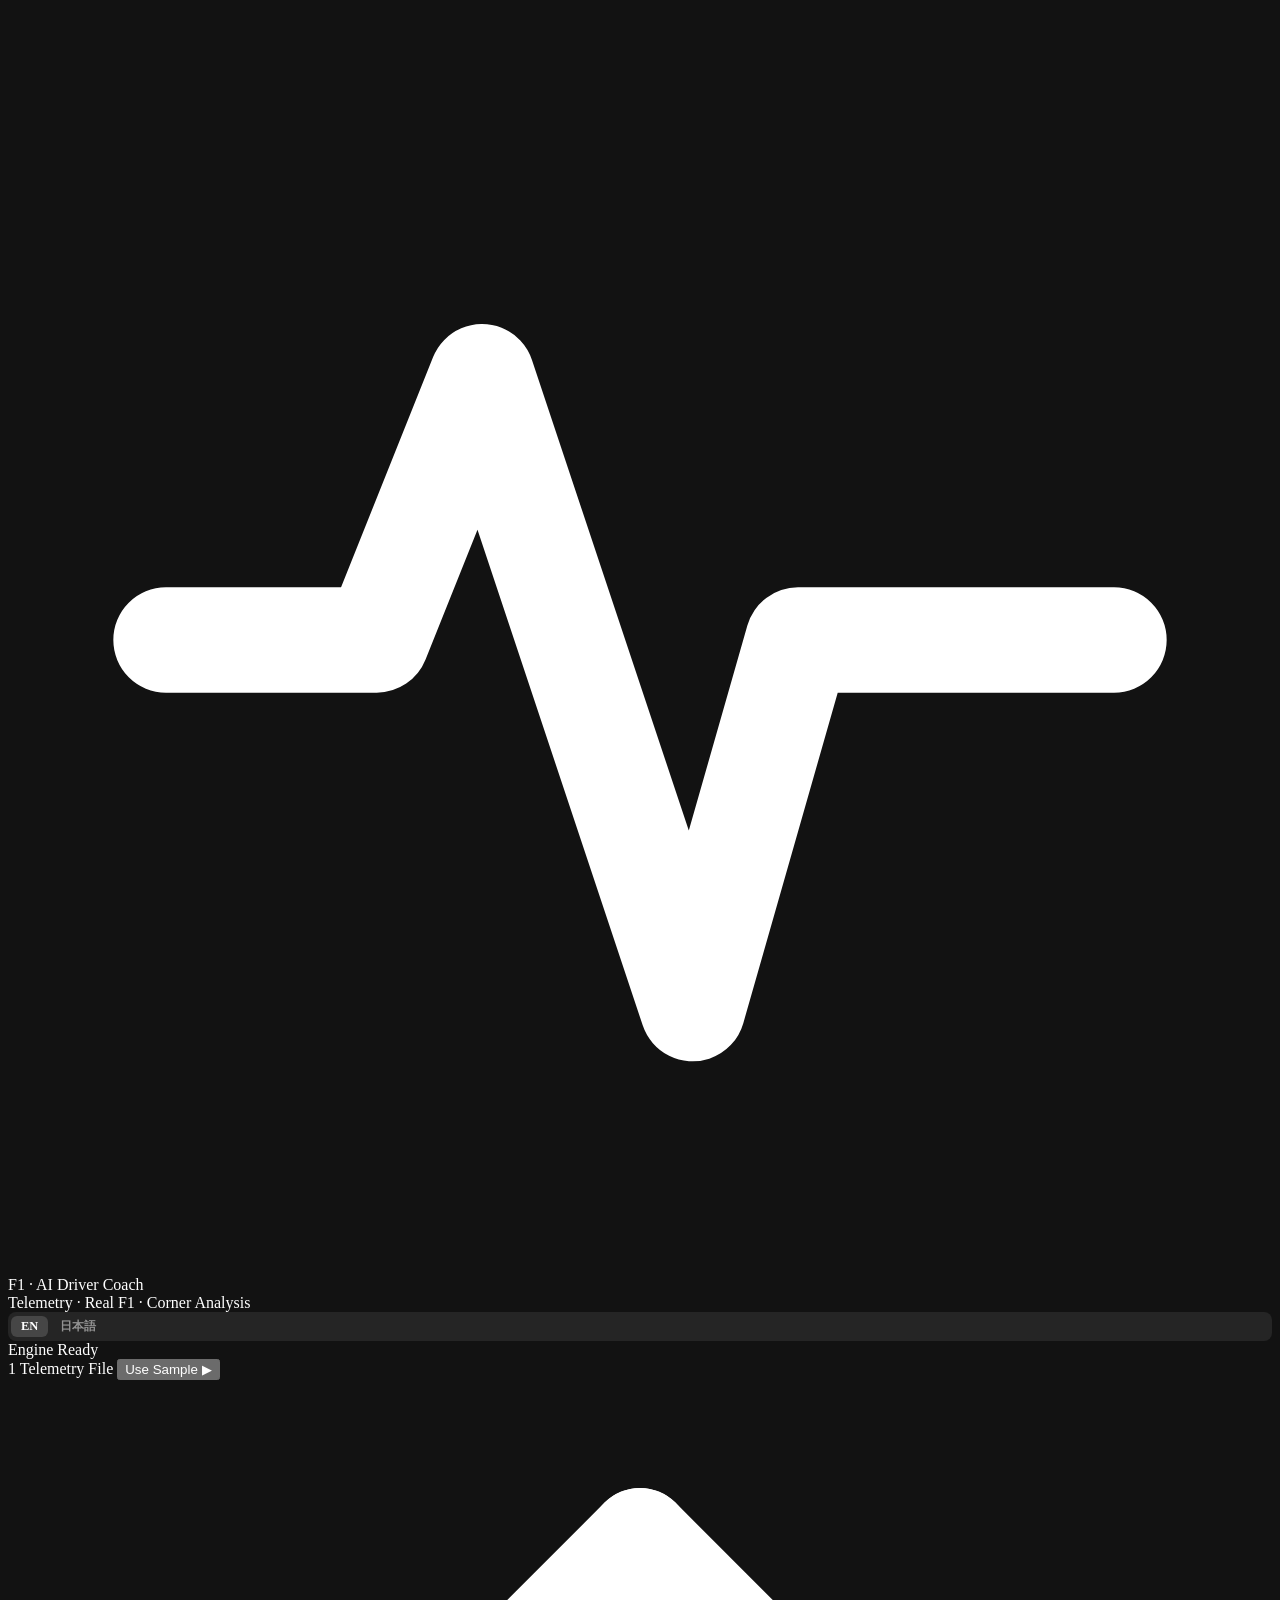
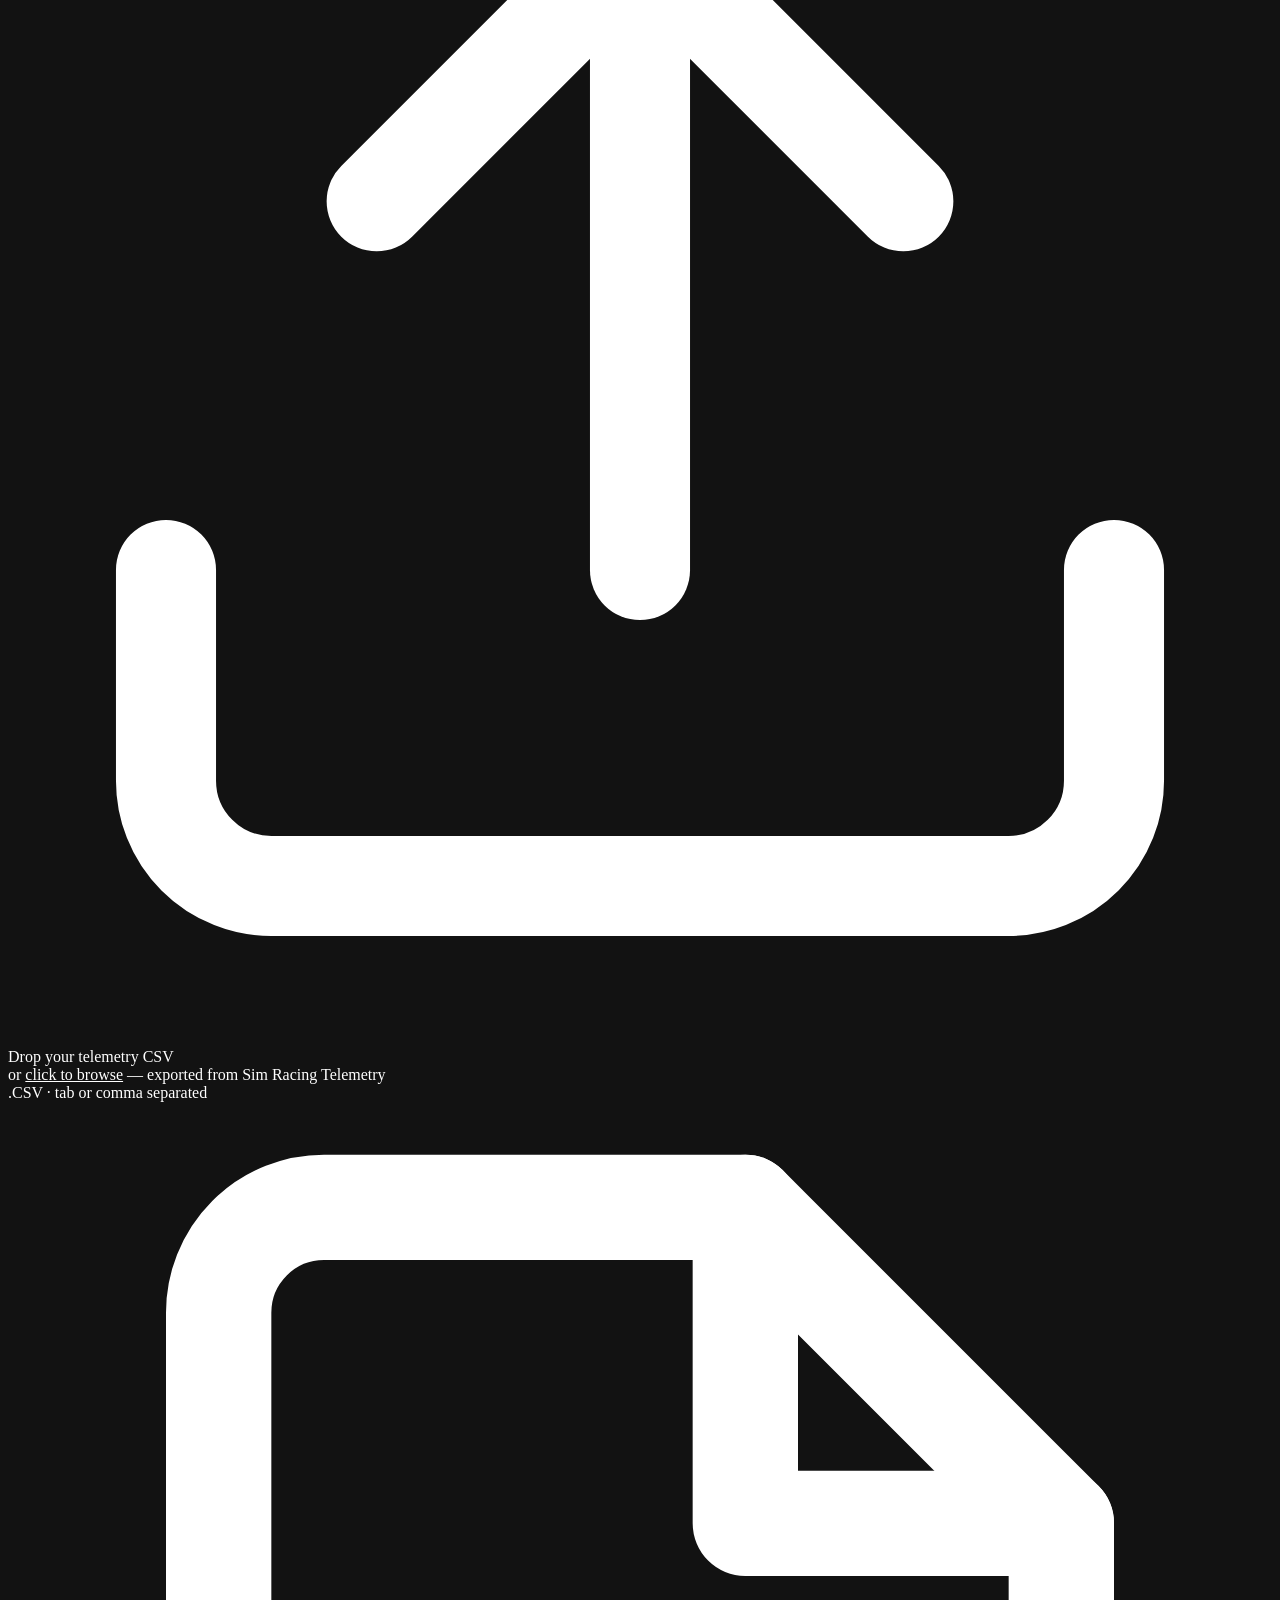
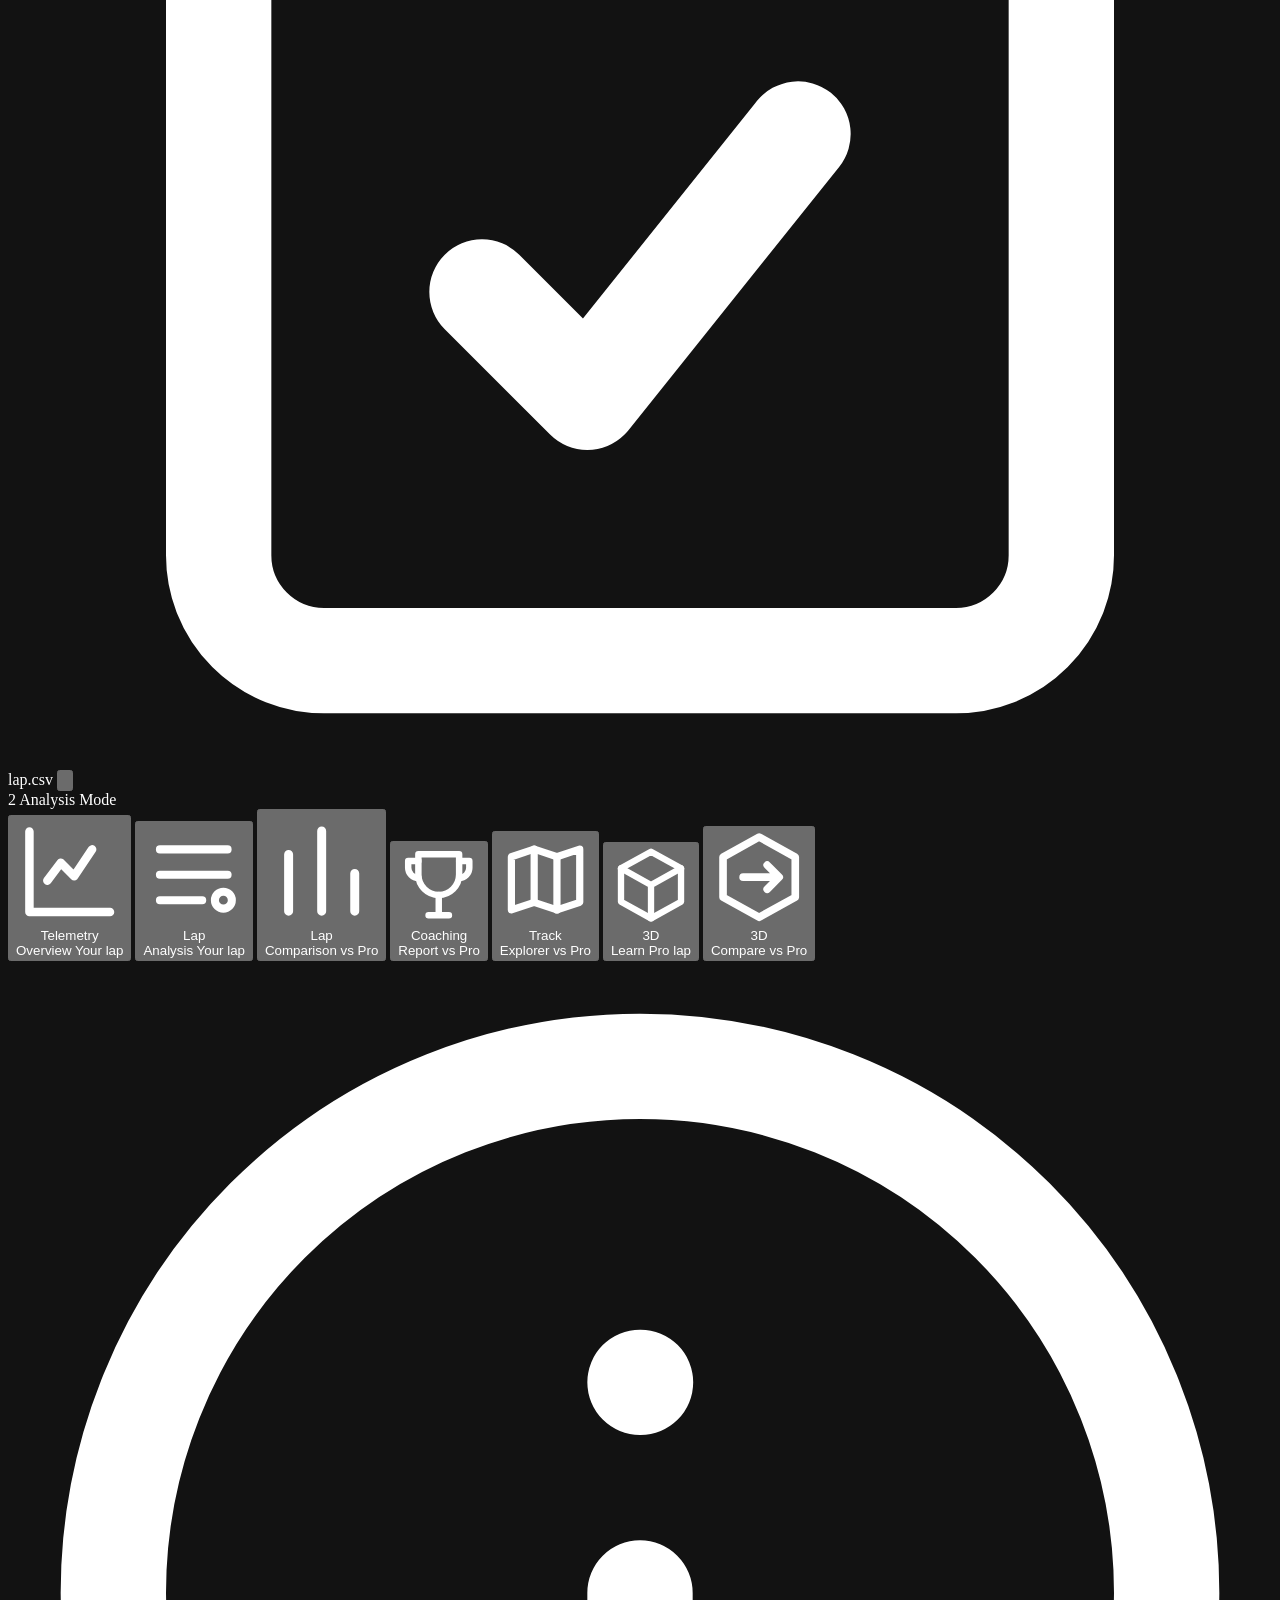
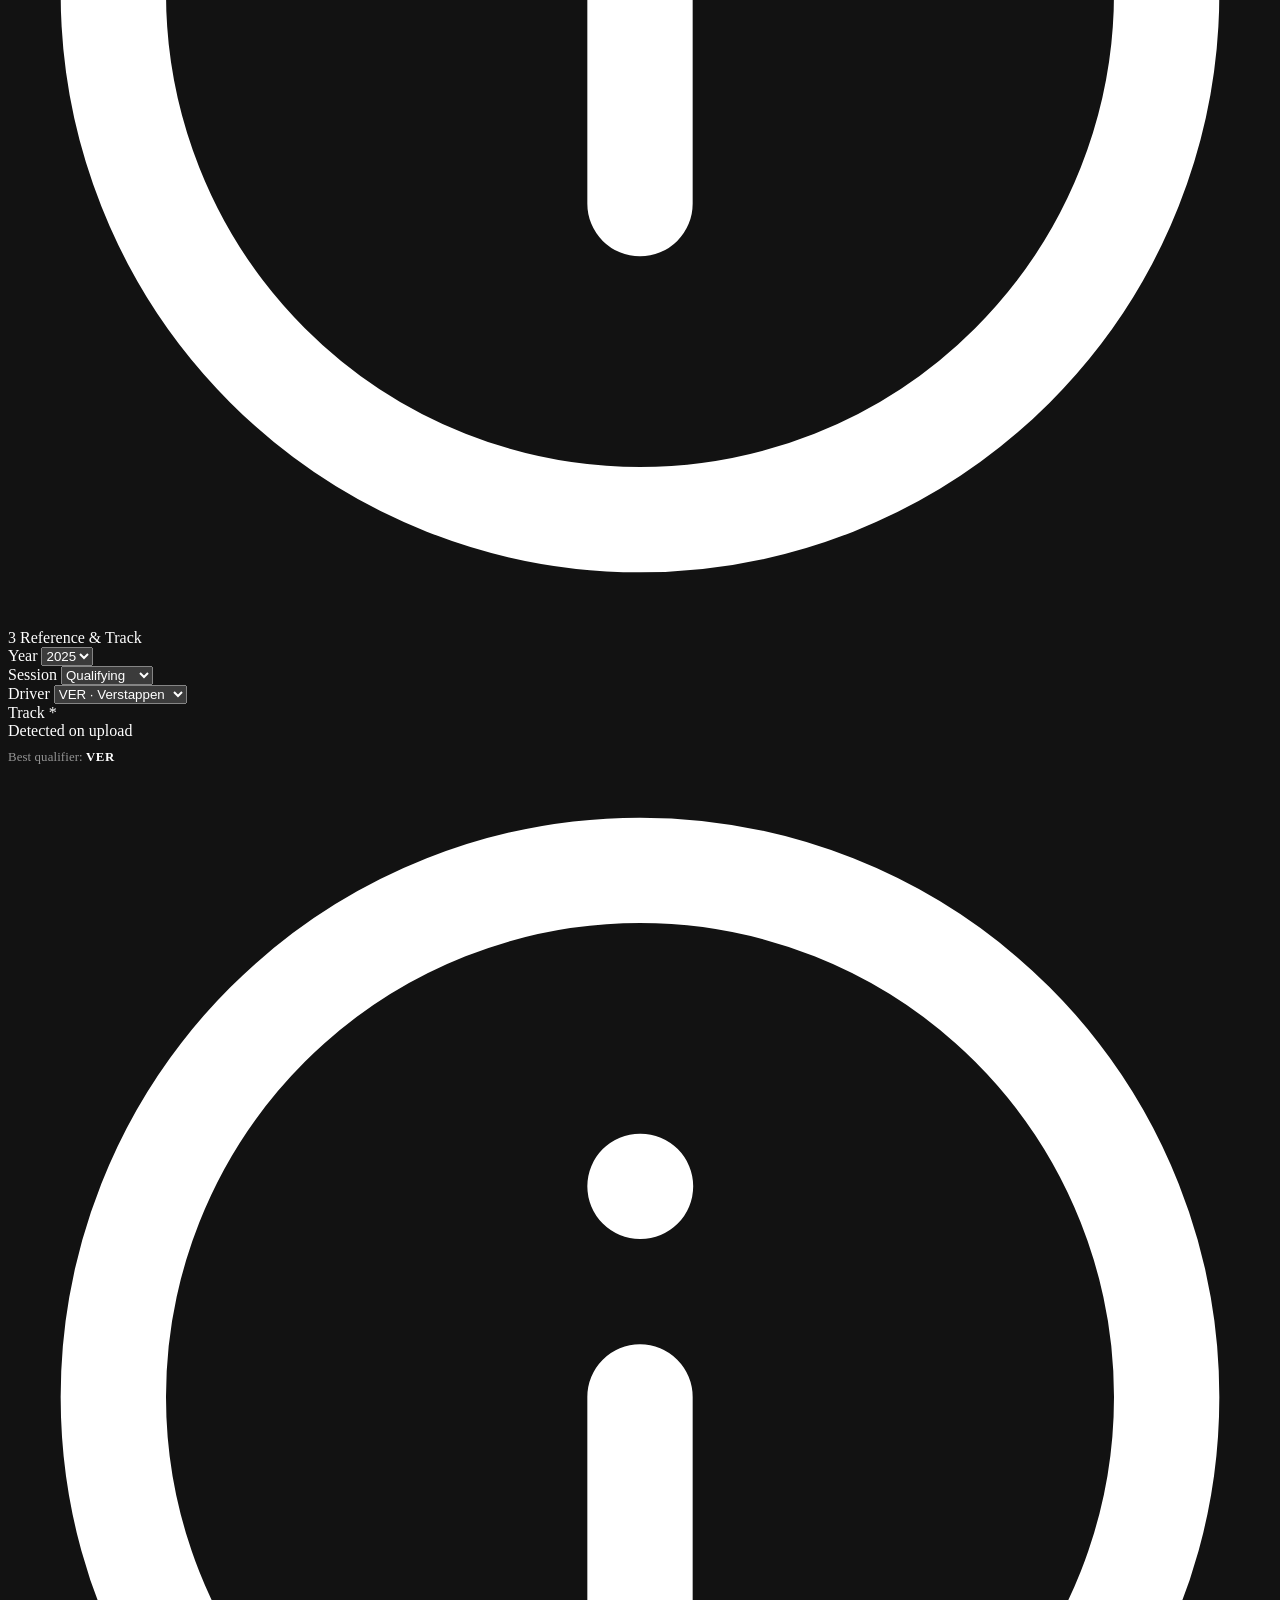
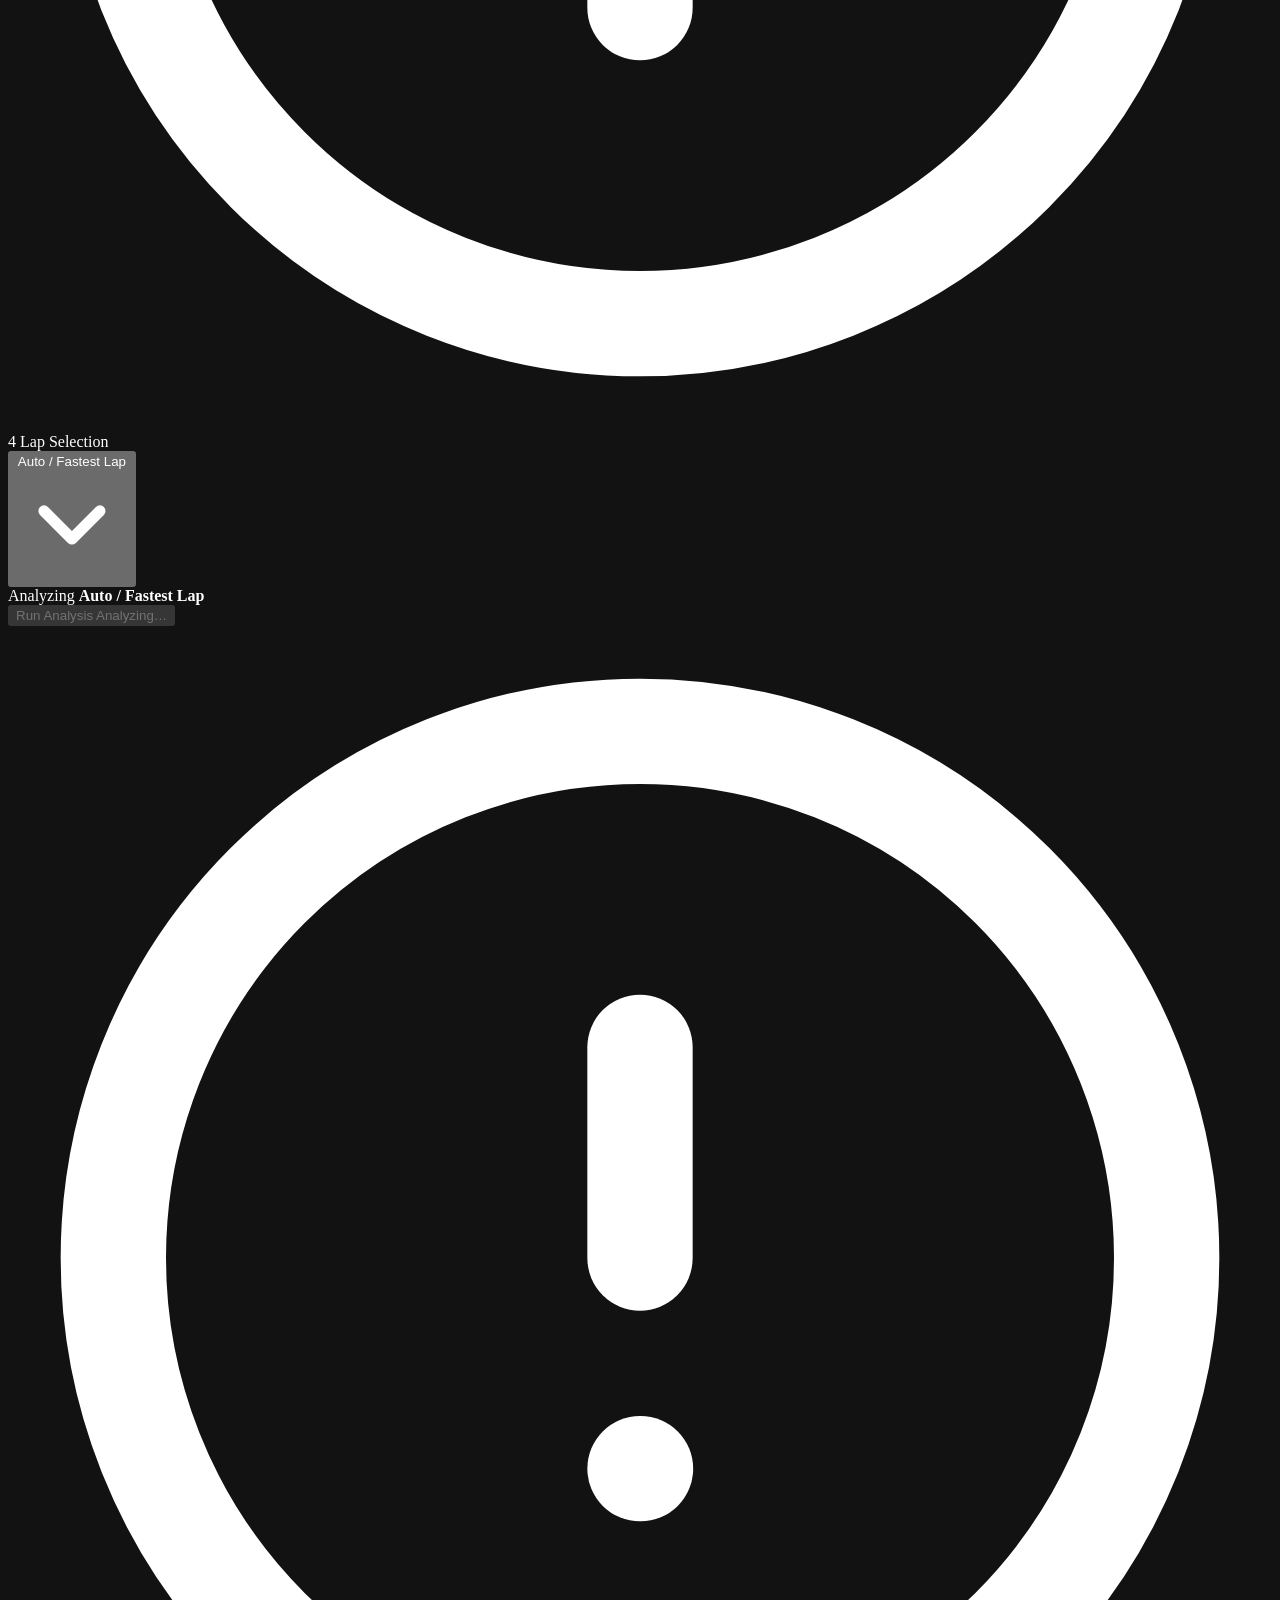
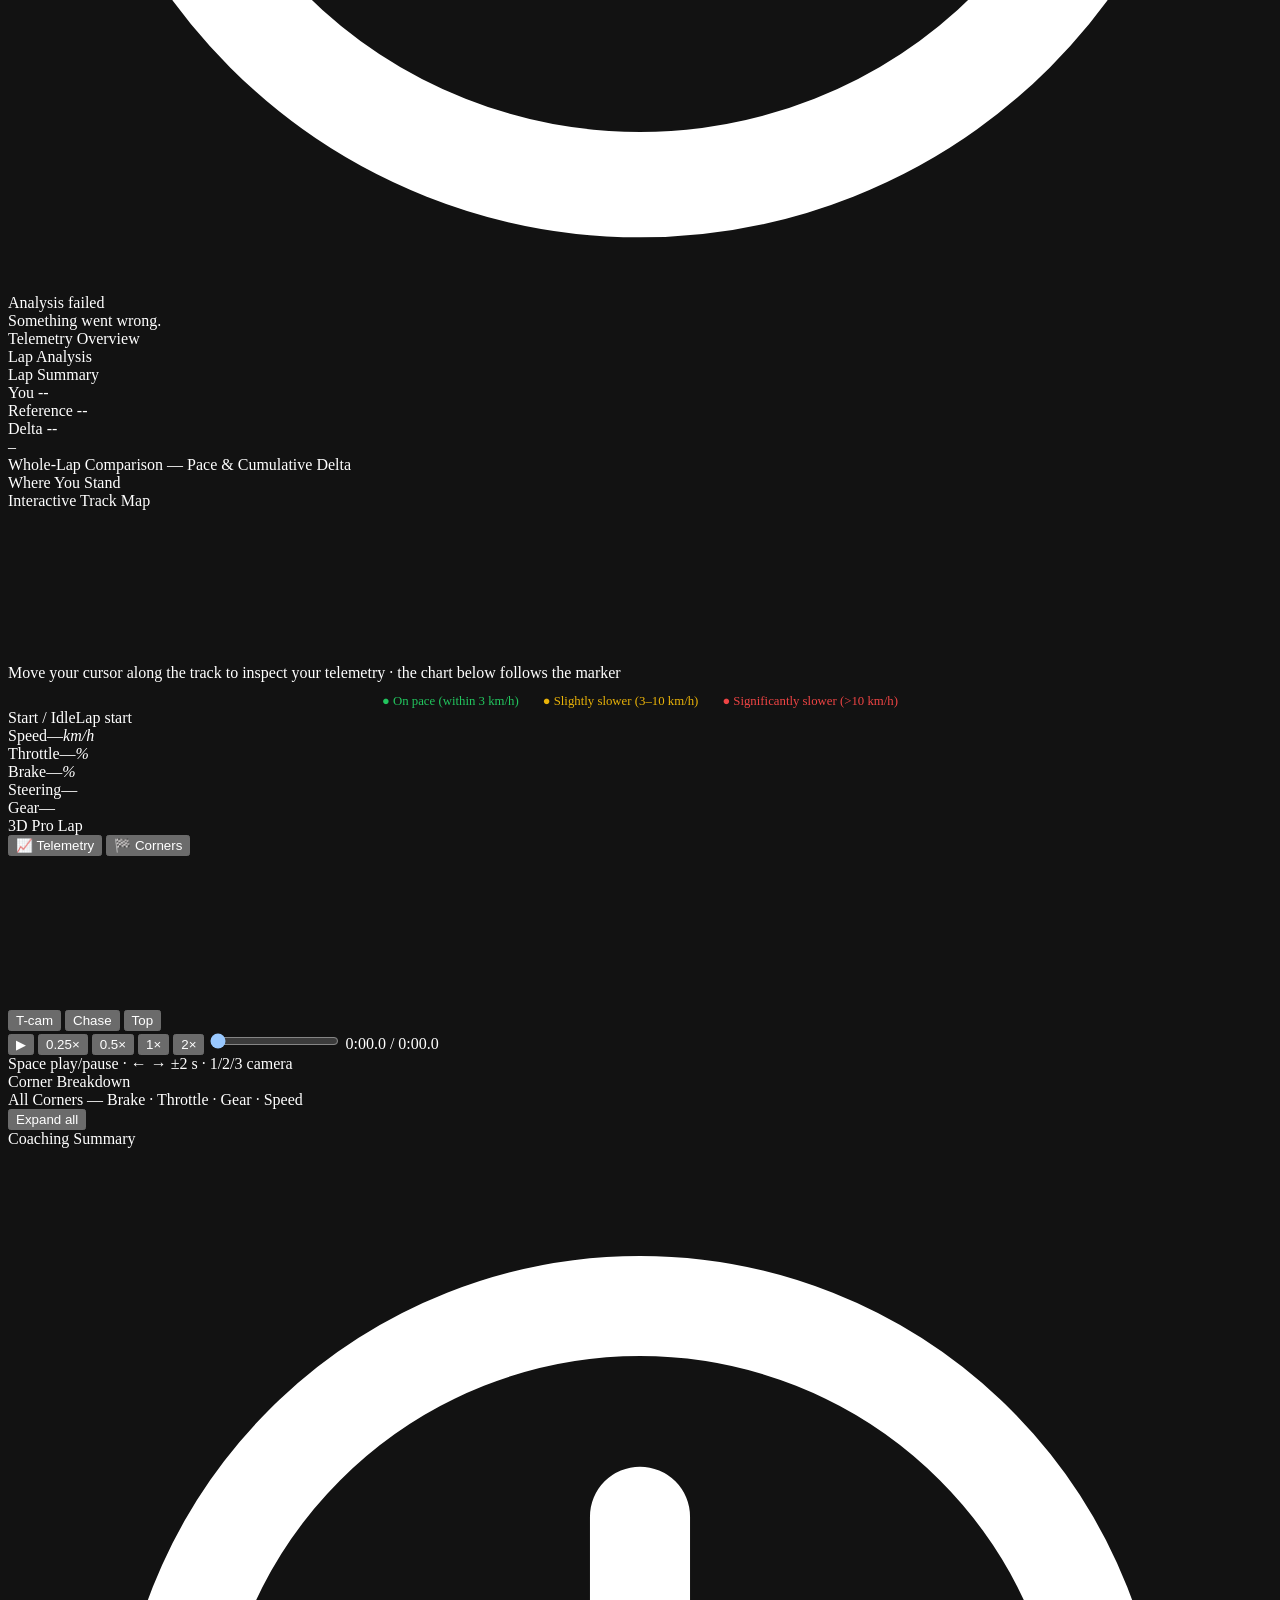
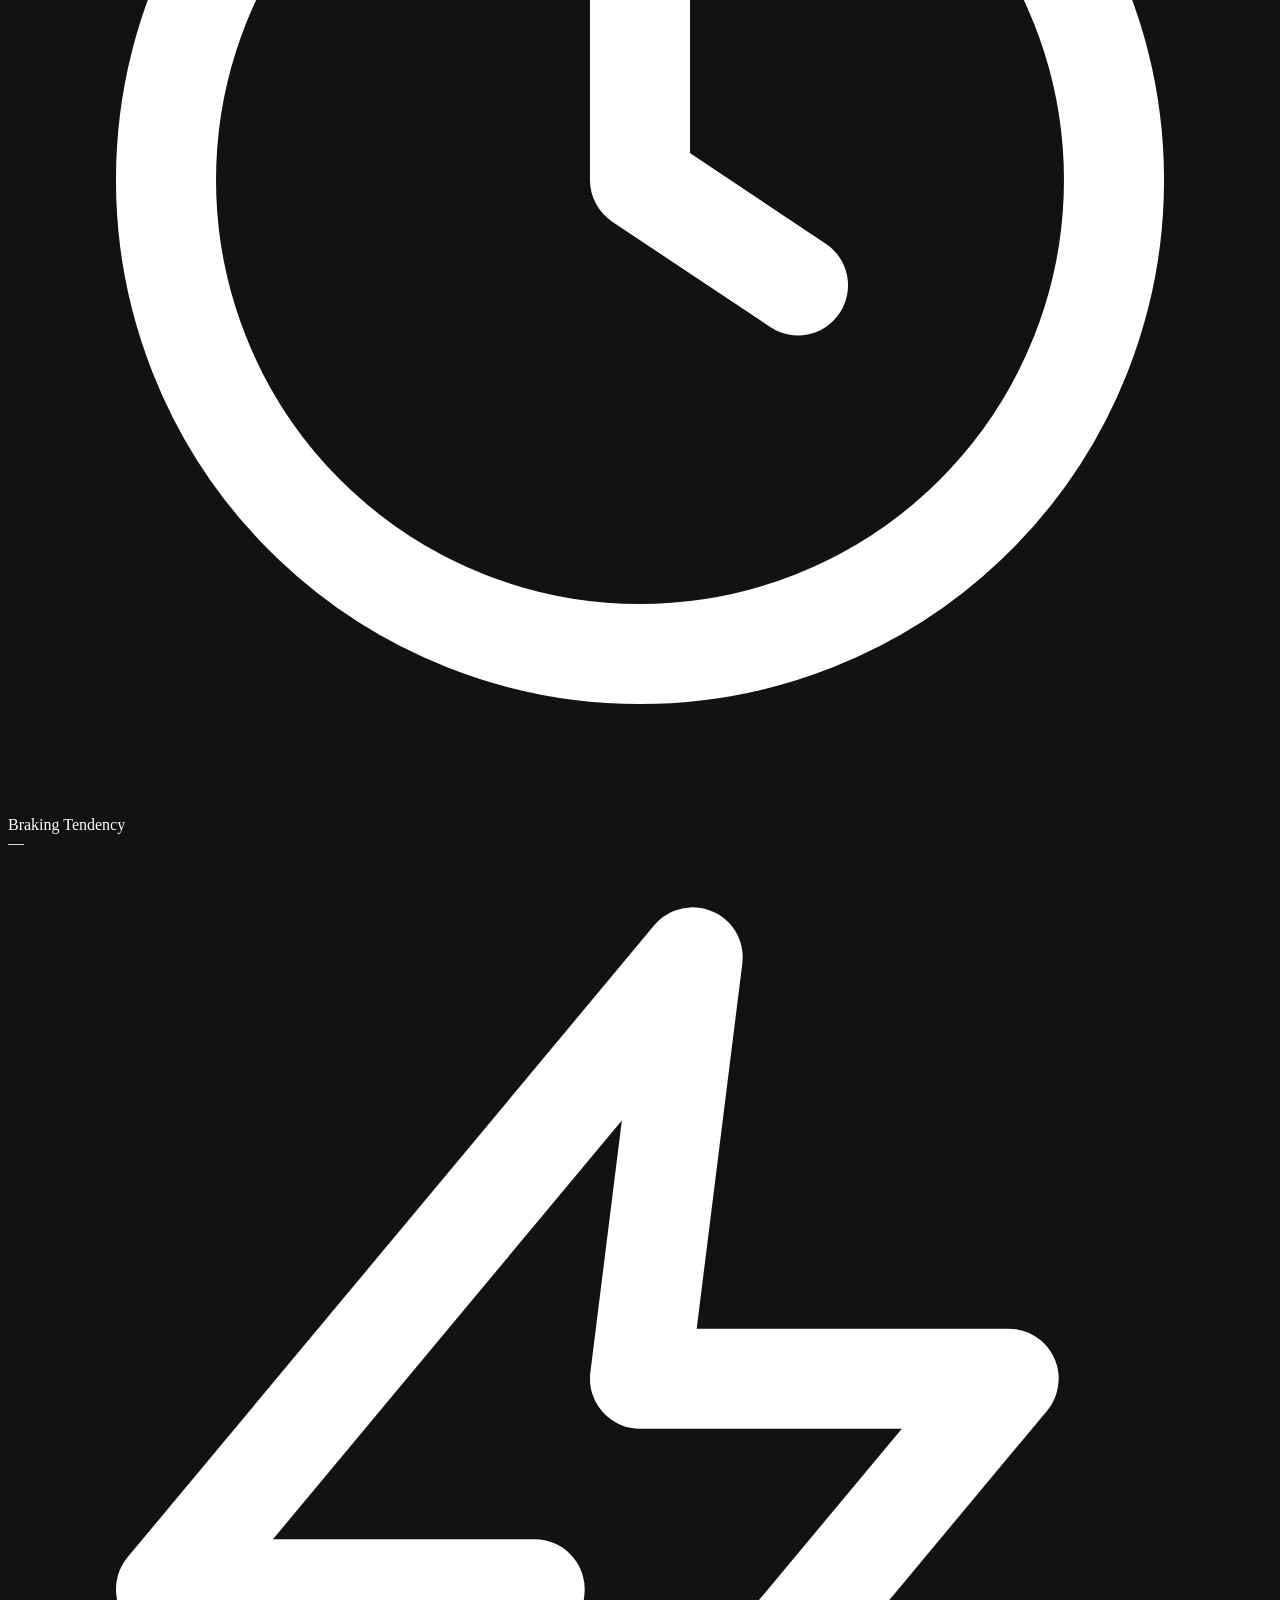
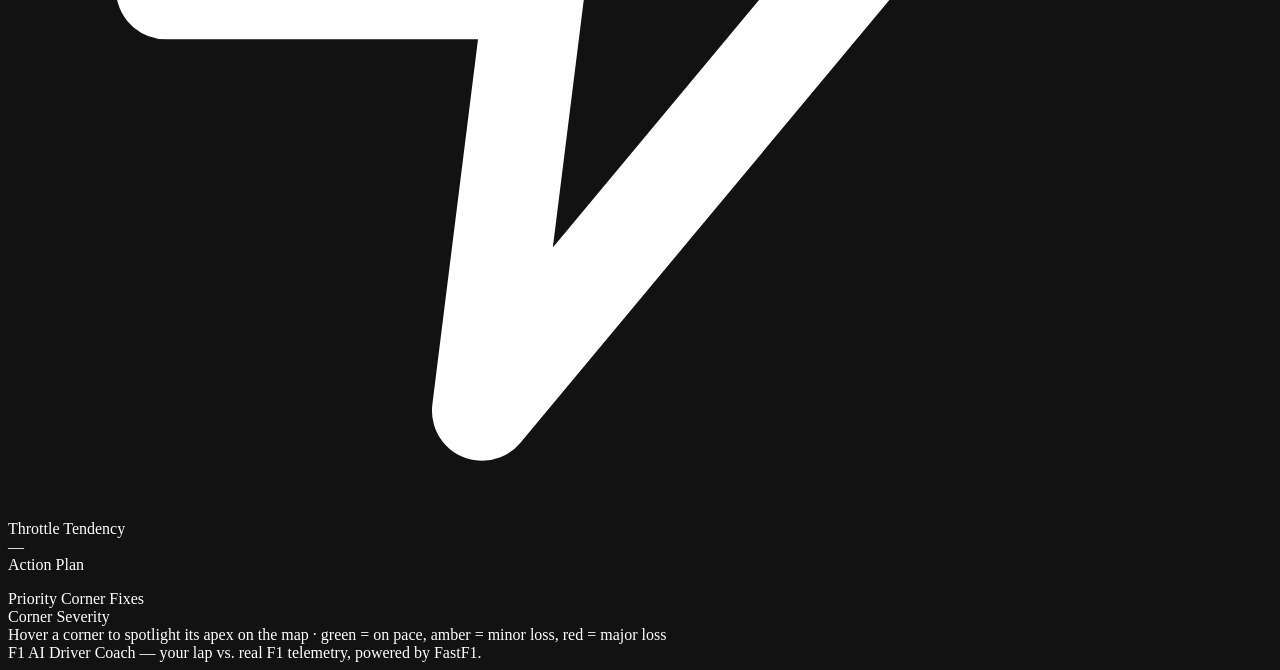
==== app/static/index.html @ 249cfcb2 "feat(web): practice lane, BRAKE button, setup and results markup Co-Authored-By: Claude Opus 5.5 <no" ====
<!DOCTYPE html>
<html lang="en">
<head>
<meta charset="UTF-8" />
<meta name="viewport" content="width=device-width, initial-scale=1.0" />
<meta name="color-scheme" content="dark" />
<title>F1 AI Driver Coach</title>
<meta name="description" content="Compare your sim-racing lap against a real F1 driver, corner by corner." />
<link rel="preconnect" href="https://fonts.googleapis.com" />
<link rel="preconnect" href="https://fonts.gstatic.com" crossorigin />
<link href="https://fonts.googleapis.com/css2?family=Rajdhani:wght@500;600;700&family=Inter:wght@400;500;600;700&display=swap" rel="stylesheet" />
<link rel="stylesheet" href="static/css/main.css?v=__BUILD__" />
<!-- Three.js for the 3D Learn mode (pinned; only loaded when that mode runs). -->
<script type="importmap">
{ "imports": {
  "three": "https://cdn.jsdelivr.net/npm/three@0.170.0/build/three.module.js",
  "./static/js/learn3d/core.js": "./static/js/learn3d/core.js?v=__BUILD__",
  "./static/js/learn3d/panels.js": "./static/js/learn3d/panels.js?v=__BUILD__",
  "./static/js/learn3d/scene.js": "./static/js/learn3d/scene.js?v=__BUILD__",
  "./static/js/learn3d/rhythm.js": "./static/js/learn3d/rhythm.js?v=__BUILD__",
  "./static/js/learn3d/practice.js": "./static/js/learn3d/practice.js?v=__BUILD__"
} }
</script>
<style>
  .track-legend {
    display: flex;
    gap: 1.5rem;
    font-size: 0.8rem;
    margin-top: 0.75rem;
    justify-content: center;
  }
  .lang-toggle {
    display: flex; gap: 2px; align-items: center;
    background: rgba(255,255,255,0.08); border-radius: 8px; padding: 3px;
  }
  .lang-btn {
    background: none; border: none; color: rgba(255,255,255,0.5);
    font-size: 0.78rem; font-weight: 600; padding: 3px 10px;
    border-radius: 6px; cursor: pointer; transition: all 0.15s;
    font-family: inherit;
  }
  .lang-btn.active {
    background: rgba(255,255,255,0.15); color: #fff;
  }
  .lang-btn:hover:not(.active) { color: rgba(255,255,255,0.8); }

  /* Auto-detected best qualifier (read-only) shown beneath the track selector. */
  .best-qualifier {
    margin-top: 0.6rem;
    font-size: 0.8rem;
    color: rgba(255, 255, 255, 0.55);
    letter-spacing: 0.01em;
  }
  .best-qualifier b {
    color: #fff;
    font-weight: 700;
    letter-spacing: 0.04em;
  }

  /* Steering-wheel widget — pure SVG, top-right of the Track Explorer map. */
  #txSteerWidget {
    position: absolute;
    top: 12px;
    right: 12px;
    width: 100px;
    height: 100px;
    pointer-events: none;
    z-index: 10;
  }
  #txSteerInner {
    width: 100px;
    height: 100px;
    transform: rotate(0deg);
    transition: transform 0.05s linear;
  }
  #txSteerWidget .tx-steer-label {
    font-size: 0.65rem;
    color: rgba(255, 255, 255, 0.5);
    text-align: center;
    letter-spacing: 0.1em;
  }
</style>
</head>
<body>
  <div class="stripe" aria-hidden="true"></div>

  <div class="wrap">
    <!-- ========== Header ========== -->
    <header class="site">
      <div class="brand">
        <div class="mark" aria-hidden="true">
          <svg viewBox="0 0 24 24" fill="none" stroke="#fff" stroke-width="2" stroke-linecap="round" stroke-linejoin="round">
            <path d="M3 12h4l2-5 4 12 2-7h6"/>
          </svg>
        </div>
        <div>
          <div class="title">F1 <span class="accent">·</span> AI Driver Coach</div>
          <div class="sub" data-i18n="header.sub">Telemetry · Real F1 · Corner Analysis</div>
        </div>
      </div>
      <div class="lang-toggle" id="langToggle" role="group" aria-label="Language">
        <button type="button" class="lang-btn active" data-lang="en" aria-pressed="true">EN</button>
        <button type="button" class="lang-btn" data-lang="ja" aria-pressed="false">日本語</button>
      </div>
      <div class="header-tag"><span class="dot" aria-hidden="true"></span> <span data-i18n="header.engineReady">Engine Ready</span></div>
    </header>

    <section class="panel">
      <!-- ========== 1 · Telemetry file ========== -->
      <div class="form-section" id="fileSection">
        <div class="section-heading"><span class="sh-num">1</span> <span data-i18n="section.telemetryFile">Telemetry File</span> <button type="button" id="useSampleBtn" class="btn-sample" data-i18n="btn.useSample">Use Sample ▶</button></div>
        <div id="sampleStatus" class="sample-status" role="status" hidden></div>
        <div
          class="dropzone"
          id="dropzone"
          role="button"
          tabindex="0"
          aria-label="Upload telemetry CSV. Drag and drop a file here or press Enter to browse."
        >
          <div class="dz-icon" aria-hidden="true">
            <svg viewBox="0 0 24 24" fill="none" stroke="currentColor" stroke-width="1.9" stroke-linecap="round" stroke-linejoin="round">
              <path d="M21 15v4a2 2 0 0 1-2 2H5a2 2 0 0 1-2-2v-4"/>
              <polyline points="17 8 12 3 7 8"/>
              <line x1="12" y1="3" x2="12" y2="15"/>
            </svg>
          </div>
          <div class="dz-title" data-i18n="upload.dzTitle">Drop your telemetry CSV</div>
          <div class="dz-hint" data-i18n="upload.dzHint">or <u>click to browse</u> — exported from Sim Racing Telemetry</div>
          <div class="dz-formats" data-i18n="upload.dzFormats">.CSV · tab or comma separated</div>
          <input type="file" id="fileInput" accept=".csv,text/csv" hidden />
        </div>

        <div class="file-chip" id="fileChip">
          <span class="fc-icon" aria-hidden="true">
            <svg viewBox="0 0 24 24" fill="none" stroke="currentColor" stroke-width="2" stroke-linecap="round" stroke-linejoin="round">
              <path d="M14 2H6a2 2 0 0 0-2 2v16a2 2 0 0 0 2 2h12a2 2 0 0 0 2-2V8z"/>
              <polyline points="14 2 14 8 20 8"/><polyline points="9 15 11 17 15 12"/>
            </svg>
          </span>
          <span class="fc-meta">
            <span class="fc-name" id="fcName">lap.csv</span>
            <span class="fc-size" id="fcSize"></span>
          </span>
          <button type="button" class="fc-clear" id="fcClear" aria-label="Remove file">
            <svg viewBox="0 0 24 24" fill="none" stroke="currentColor" stroke-width="2" stroke-linecap="round" stroke-linejoin="round"><line x1="18" y1="6" x2="6" y2="18"/><line x1="6" y1="6" x2="18" y2="18"/></svg>
          </button>
        </div>
      </div>

      <!-- ========== 2 · Analysis mode ========== -->
      <div class="form-section">
        <div class="section-heading"><span class="sh-num">2</span> <span data-i18n="section.analysisMode">Analysis Mode</span></div>
        <div class="mode-grid" id="modeGrid" role="tablist" aria-label="Choose an analysis program">
          <button type="button" class="mode-btn active" data-mode="overview" role="tab" aria-selected="true">
            <span class="mb-ico" aria-hidden="true"><svg viewBox="0 0 24 24" fill="none" stroke="currentColor" stroke-width="1.9" stroke-linecap="round" stroke-linejoin="round"><path d="M3 3v18h18"/><path d="M7 14l3-4 3 3 4-6"/></svg></span>
            <span class="mb-name">Telemetry<br>Overview</span>
            <span class="mb-tag">Your lap</span>
          </button>
          <button type="button" class="mode-btn" data-mode="lap_analysis" role="tab" aria-selected="false">
            <span class="mb-ico" aria-hidden="true"><svg viewBox="0 0 24 24" fill="none" stroke="currentColor" stroke-width="1.9" stroke-linecap="round" stroke-linejoin="round"><path d="M4 6h16M4 12h16M4 18h10"/><circle cx="19" cy="18" r="2"/></svg></span>
            <span class="mb-name">Lap<br>Analysis</span>
            <span class="mb-tag">Your lap</span>
          </button>
          <button type="button" class="mode-btn" data-mode="comparison" role="tab" aria-selected="false">
            <span class="mb-ico" aria-hidden="true"><svg viewBox="0 0 24 24" fill="none" stroke="currentColor" stroke-width="1.9" stroke-linecap="round" stroke-linejoin="round"><path d="M5 21V9M12 21V4M19 21v-8"/></svg></span>
            <span class="mb-name">Lap<br>Comparison</span>
            <span class="mb-tag">vs Pro</span>
          </button>
          <button type="button" class="mode-btn" data-mode="coaching" role="tab" aria-selected="false">
            <span class="mb-ico" aria-hidden="true"><svg viewBox="0 0 24 24" fill="none" stroke="currentColor" stroke-width="1.9" stroke-linecap="round" stroke-linejoin="round"><path d="M6 9a6 6 0 0 0 12 0V3H6z"/><path d="M6 5H3v2a3 3 0 0 0 3 3M18 5h3v2a3 3 0 0 1-3 3M9 21h6M12 15v6"/></svg></span>
            <span class="mb-name">Coaching<br>Report</span>
            <span class="mb-tag">vs Pro</span>
          </button>
          <button type="button" class="mode-btn" data-mode="track_map" role="tab" aria-selected="false">
            <span class="mb-ico" aria-hidden="true"><svg viewBox="0 0 24 24" fill="none" stroke="currentColor" stroke-width="1.9" stroke-linecap="round" stroke-linejoin="round"><path d="M9 4 3 6v14l6-2 6 2 6-2V4l-6 2-6-2z"/><path d="M9 4v14M15 6v14"/></svg></span>
            <span class="mb-name">Track<br>Explorer</span>
            <span class="mb-tag">vs Pro</span>
          </button>
          <button type="button" class="mode-btn" data-mode="learn_3d" role="tab" aria-selected="false">
            <span class="mb-ico" aria-hidden="true"><svg viewBox="0 0 24 24" fill="none" stroke="currentColor" stroke-width="1.9" stroke-linecap="round" stroke-linejoin="round"><path d="M12 2 3 7v10l9 5 9-5V7z"/><path d="M3 7l9 5 9-5M12 12v10"/></svg></span>
            <span class="mb-name">3D<br>Learn</span>
            <span class="mb-tag">Pro lap</span>
          </button>
          <button type="button" class="mode-btn" data-mode="compare_3d" role="tab" aria-selected="false">
            <span class="mb-ico" aria-hidden="true"><svg viewBox="0 0 24 24" fill="none" stroke="currentColor" stroke-width="1.9" stroke-linecap="round" stroke-linejoin="round"><path d="M12 2 3 7v10l9 5 9-5V7z"/><path d="M8 12h8M14 9l3 3-3 3"/></svg></span>
            <span class="mb-name">3D<br>Compare</span>
            <span class="mb-tag">vs Pro</span>
          </button>
        </div>
        <div class="mode-desc" id="modeDesc">
          <svg viewBox="0 0 24 24" fill="none" stroke="currentColor" stroke-width="2" stroke-linecap="round" stroke-linejoin="round" aria-hidden="true"><circle cx="12" cy="12" r="10"/><path d="M12 16v-4M12 8h.01"/></svg>
          <span id="modeDescText"></span>
        </div>
      </div>

      <!-- ========== 3 · Reference & track ========== -->
      <div class="form-section">
        <div class="section-heading"><span class="sh-num">3</span> <span data-i18n="section.referenceTrack">Reference &amp; Track</span> <span class="sh-opt" id="refOpt"></span></div>
        <div class="config card" id="config">
          <div class="field">
            <label for="yearSel" data-i18n="label.year">Year</label>
            <select class="control" id="yearSel">
              <option selected>2025</option>
              <option>2024</option>
              <option>2023</option>
            </select>
          </div>
          <div class="field">
            <label for="session" data-i18n="label.session">Session</label>
            <select class="control" id="session">
              <option value="Q" selected>Qualifying</option>
              <option value="R">Race</option>
              <option value="S">Sprint</option>
              <option value="SQ">Sprint Quali</option>
              <option value="FP1">Practice 1</option>
              <option value="FP2">Practice 2</option>
              <option value="FP3">Practice 3</option>
            </select>
          </div>
          <!-- Driver: auto-selected to the best qualifier for the chosen year +
               track (see updateBestDriver / #bestDriverLabel), but remains a normal,
               enabled dropdown so the user can override the auto-pick at any time.
               Uses plain .field (not .ref-field) so it is never opacity-dimmed. -->
          <div class="field">
            <label for="driver" data-i18n="label.driver">Driver</label>
            <select class="control" id="driver" name="driver">
              <option value="VER" selected>VER · Verstappen</option>
              <option value="NOR">NOR · Norris</option>
              <option value="LEC">LEC · Leclerc</option>
              <option value="HAM">HAM · Hamilton</option>
              <option value="SAI">SAI · Sainz</option>
              <option value="RUS">RUS · Russell</option>
              <option value="PIA">PIA · Piastri</option>
              <option value="ANT">ANT · Antonelli</option>
              <option value="ALO">ALO · Alonso</option>
              <option value="STR">STR · Stroll</option>
              <option value="GAS">GAS · Gasly</option>
              <option value="OCO">OCO · Ocon</option>
              <option value="ALB">ALB · Albon</option>
              <option value="SAR">SAR · Sargeant</option>
              <option value="TSU">TSU · Tsunoda</option>
              <option value="LAW">LAW · Lawson</option>
              <option value="HUL">HUL · Hülkenberg</option>
              <option value="MAG">MAG · Magnussen</option>
              <option value="BEA">BEA · Bearman</option>
              <option value="DOO">DOO · Doohan</option>
            </select>
          </div>
          <div class="field" id="trackField">
            <label for="track"><span data-i18n="label.track">Track</span> <span class="req" aria-hidden="true">*</span></label>
            <!-- Auto-detected from the CSV's trackId (default path). -->
            <div class="track-auto" id="trackAuto">
              <span class="ta-dot" aria-hidden="true"></span>
              <span class="ta-name" id="trackAutoName" data-i18n="track.detectedOnUpload">Detected on upload</span>
              <button type="button" class="ta-change" id="trackChange" hidden>Change</button>
            </div>
            <!-- Manual fallback: only shown if trackId is missing or overridden. -->
            <select class="control" id="track" hidden>
              <option value="suzuka" selected>Suzuka</option>
              <option value="monza">Monza</option>
              <option value="spa">Spa-Francorchamps</option>
              <option value="silverstone">Silverstone</option>
              <option value="singapore">Singapore</option>
              <option value="austin">Austin (COTA)</option>
              <option value="barcelona">Barcelona</option>
              <option value="interlagos">Interlagos</option>
              <option value="melbourne">Melbourne</option>
              <option value="miami">Miami</option>
              <option value="shanghai">Shanghai</option>
            </select>
            <div class="track-detect-msg" id="trackDetectMsg" hidden>
              <svg viewBox="0 0 24 24" fill="none" stroke="currentColor" stroke-width="2" stroke-linecap="round" stroke-linejoin="round" aria-hidden="true"><circle cx="12" cy="12" r="10"/><path d="M12 8v4M12 16h.01"/></svg>
              <span id="trackDetectMsgText"></span>
            </div>
            <!-- Read-only: the best qualifier for the selected year + track, fetched
                 from /best_driver and used as the comparison reference driver. -->
            <div class="best-qualifier" id="bestDriverLabel">Best qualifier: <b id="bestDriverCode">VER</b></div>
          </div>
        </div>
        <div class="ref-hint" id="refHint">
          <svg viewBox="0 0 24 24" fill="none" stroke="currentColor" stroke-width="2" stroke-linecap="round" stroke-linejoin="round" aria-hidden="true"><circle cx="12" cy="12" r="10"/><path d="M12 16v-4M12 8h.01"/></svg>
          <span id="refHintText"></span>
        </div>
      </div>

      <!-- ========== 4 · Lap selection (revealed after CSV upload) ========== -->
      <div class="form-section lap-block" id="lapBlock">
        <div class="section-heading">
          <span class="sh-num">4</span> <span id="lapComboLabel" data-i18n="section.lapSelection">Lap Selection</span>
          <span class="lap-loading sh-opt" id="lapLoading" hidden>
            <span class="lap-spin" aria-hidden="true"></span> <span data-i18n="section.lapLoading">Reading laps…</span>
          </span>
        </div>

        <div class="combo" id="lapCombo">
          <button
            type="button"
            class="control combo-trigger"
            id="lapTrigger"
            aria-haspopup="listbox"
            aria-expanded="false"
            aria-labelledby="lapComboLabel lapValue"
          >
            <span class="combo-value" id="lapValue">Auto / Fastest Lap</span>
            <svg class="combo-chev" viewBox="0 0 24 24" fill="none" stroke="currentColor" stroke-width="2.4" stroke-linecap="round" stroke-linejoin="round" aria-hidden="true"><polyline points="6 9 12 15 18 9"/></svg>
          </button>

          <div class="combo-panel" id="lapPanel" role="listbox" aria-label="Select a lap to analyze" hidden>
            <div class="combo-search">
              <svg viewBox="0 0 24 24" fill="none" stroke="currentColor" stroke-width="2" stroke-linecap="round" stroke-linejoin="round" aria-hidden="true"><circle cx="11" cy="11" r="7"/><line x1="21" y1="21" x2="16.65" y2="16.65"/></svg>
              <input type="text" id="lapSearch" placeholder="Search by lap number or time…" autocomplete="off" spellcheck="false" aria-label="Search laps" />
            </div>
            <div class="combo-options" id="lapOptions"></div>
            <div class="combo-empty" id="lapEmpty" data-i18n="lapCombo.noMatch" hidden>No laps match your search.</div>
          </div>
        </div>

        <div class="lap-status" id="lapStatus">Analyzing <b>Auto / Fastest Lap</b></div>
        <div class="lap-note" id="lapNote" hidden></div>
      </div>

      <!-- ========== Analyze button ========== -->
      <div class="actions form-section">
        <button class="btn-analyze" id="analyzeBtn" disabled aria-label="Run analysis">
          <span class="label-text" id="analyzeLabel" data-i18n="btn.runAnalysis">Run Analysis</span>
          <span class="spinner"><span class="tire" aria-hidden="true"></span> Analyzing…</span>
        </button>
      </div>

      <!-- ========== Backend wake-up banner (Render free-tier cold start) ========== -->
      <div id="wakeBanner" role="status" style="display:none; align-items:center; gap:10px; margin:16px 0 0; padding:12px 14px; border:1px solid rgba(245,176,65,0.45); background:rgba(245,176,65,0.12); color:#f5b041; border-radius:10px; font-size:.9rem; line-height:1.4;">
        <span style="flex:1;">Backend is waking up — the first request may take up to 30 seconds.</span>
        <button type="button" id="wakeClose" aria-label="Dismiss" style="flex:none; background:none; border:none; color:inherit; font-size:1.25rem; line-height:1; cursor:pointer; padding:0 2px;">&times;</button>
      </div>

      <!-- ========== Error banner ========== -->
      <div class="error-banner" id="errorBanner" role="alert">
        <svg viewBox="0 0 24 24" fill="none" stroke="currentColor" stroke-width="2" stroke-linecap="round" stroke-linejoin="round"><circle cx="12" cy="12" r="10"/><line x1="12" y1="8" x2="12" y2="12"/><line x1="12" y1="16" x2="12.01" y2="16"/></svg>
        <div>
          <div class="eb-title">Analysis failed</div>
          <div class="eb-msg" id="errorMsg">Something went wrong.</div>
        </div>
      </div>
    </section>

    <!-- ========== Results ========== -->
    <section class="results" id="results" aria-live="polite">
      <!-- Solo: Telemetry Overview (your lap only) -->
      <div class="result-block" id="blkOverview">
        <div class="section-label" id="ovLabel">Telemetry Overview</div>
        <div class="stat-cards" id="ovStats"></div>
        <div class="data-table-wrap" id="ovTableWrap"></div>
      </div>

      <!-- Solo: Lap Analysis (your lap, corner by corner) -->
      <div class="result-block" id="blkSolo">
        <div class="section-label" id="soloLabel">Lap Analysis</div>
        <div class="stat-cards" id="soloStats"></div>
        <div class="data-table-wrap" id="soloTableWrap"></div>
      </div>

      <!-- Timing bar (comparison family) -->
      <div class="result-block" id="blkTiming">
        <div class="section-label" id="timingLabel">Lap Summary</div>
        <div class="timing card" id="timing">
          <div class="t-cell">
            <span class="t-label" data-i18n="label.you">You</span>
            <span class="t-value you" id="tYou">--</span>
          </div>
          <div class="t-cell">
            <span class="t-label" id="tRealLabel">Reference</span>
            <span class="t-value real" id="tReal">--</span>
          </div>
          <div class="t-cell delta">
            <span class="t-label" data-i18n="label.delta">Delta</span>
            <span class="t-value" id="tDelta">--</span>
          </div>
          <div class="t-cell grade">
            <span class="grade-badge" id="tGrade">–</span>
          </div>
        </div>
      </div>

      <!-- Whole-lap comparison view (Lap Comparison only) -->
      <div class="result-block" id="blkLapChart">
        <div class="section-label" data-i18n="section.lapComparison">Whole-Lap Comparison — Pace &amp; Cumulative Delta</div>
        <div class="lap-chart card" id="lapChart"></div>
      </div>

      <!-- Comparison strip (Lap Comparison only) -->
      <div class="result-block" id="blkCompStrip">
        <div class="section-label" data-i18n="section.whereYouStand">Where You Stand</div>
        <div class="comp-strip" id="compStrip"></div>
      </div>

      <!-- Interactive Track Explorer (replaces the static Track Map for this mode) -->
      <div class="result-block tx-wrap" id="blkExplorer">
        <div class="tx-head">
          <div class="section-label" id="explorerLabel" data-i18n="section.trackMap">Interactive Track Map</div>
          <label class="tx-compare-wrap" id="txCompareWrap" hidden>
            <span class="tx-compare-label" data-i18n="btn.compareDriver">Compare Driver</span>
            <input type="checkbox" id="txCompareToggle" class="tx-compare-input">
            <span class="tx-compare-track"><span class="tx-compare-thumb"></span></span>
          </label>
        </div>
        <div class="tx-frame" id="txFrame">
          <div class="tx-stage" id="txStage">
            <svg id="txSvg" class="tx-svg" role="img"
                 aria-label="Interactive circuit map — move your cursor along the track to inspect telemetry"></svg>
          </div>
          <div class="tx-hint" id="txHint" data-i18n="tx.hint">Move your cursor along the track to inspect your telemetry · the chart below follows the marker</div>
        </div>

        <div class="track-legend" id="txLegend" hidden>
          <span style="color:#22c55e" data-i18n="legend.onPace">● On pace (within 3 km/h)</span>
          <span style="color:#eab308" data-i18n="legend.slightlySlower">● Slightly slower (3–10 km/h)</span>
          <span style="color:#ef4444" data-i18n="legend.significantlySlower">● Significantly slower (>10 km/h)</span>
        </div>

        <div class="tx-readout" id="txReadout">
          <div class="tx-pos" id="txPos">Start / Idle<span class="txp-sub">Lap start</span></div>
          <div class="tx-vals">
            <div class="tx-val"><span class="txv-k" data-i18n="label.speed">Speed</span><span class="txv-v" id="txSpeed">—<i>km/h</i></span></div>
            <div class="tx-val"><span class="txv-k" data-i18n="label.throttle">Throttle</span><span class="txv-v" id="txThrottle">—<i>%</i></span></div>
            <div class="tx-val"><span class="txv-k" data-i18n="label.brake">Brake</span><span class="txv-v" id="txBrake">—<i>%</i></span></div>
            <div class="tx-val"><span class="txv-k" data-i18n="label.steering">Steering</span><span class="txv-v" id="txSteer">—</span></div>
            <div class="tx-val"><span class="txv-k" data-i18n="label.gear">Gear</span><span class="txv-v" id="txGear">—</span></div>
          </div>
        </div>

        <div class="tx-charts" id="txCharts"></div>
      </div>

      <!-- 3D Learn: replay a pro lap on a 3D track (driven by static/js/learn3d/) -->
      <div class="result-block l3d" id="blkLearn3d">
        <div class="l3d-head">
          <div class="section-label" id="l3dTitle">3D Pro Lap</div>
          <div class="l3d-views l3d-follow" id="l3dFollow" role="group" aria-label="Camera follows" hidden>
            <button type="button" data-follow="you" aria-pressed="true">You</button>
            <button type="button" data-follow="pro" aria-pressed="false">Pro</button>
          </div>
          <div class="l3d-views" role="group" aria-label="Side panel">
            <button type="button" class="l3d-view active" data-view="telemetry" aria-pressed="true"><span aria-hidden="true">📈</span> Telemetry</button>
            <button type="button" class="l3d-view" data-view="corners" aria-pressed="false"><span aria-hidden="true">🏁</span> Corners</button>
          </div>
        </div>
        <div class="l3d-msg" id="l3dMsg" role="status" hidden></div>
        <div class="l3d-main" id="l3dMain" data-view="telemetry">
          <div class="l3d-stage" id="l3dStage">
            <div class="l3d-hud l3d-hud-tl" id="l3dHudTop"></div>
            <div class="l3d-hud l3d-hud-bl" id="l3dHudBottom"></div>
            <svg class="l3d-minimap" id="l3dMinimap" aria-hidden="true"></svg>
            <div class="l3d-cams" role="group" aria-label="Camera">
              <button type="button" data-cam="tcam" class="active" aria-pressed="true">T-cam</button>
              <button type="button" data-cam="chase" aria-pressed="false">Chase</button>
              <button type="button" data-cam="top" aria-pressed="false">Top</button>
            </div>
            <div class="l3d-lane" id="l3dLane" hidden aria-hidden="true"><i class="l3d-hitline"></i></div>
            <div class="l3d-pop" id="l3dPop" role="status" aria-live="polite"></div>
            <div class="l3d-score" id="l3dScore" hidden></div>
            <button type="button" class="l3d-brake" id="l3dBrake" hidden>BRAKE</button>
            <div class="l3d-practice" id="l3dPractice" hidden>
              <div id="l3dPracticeSetup">
                <h3>Brake practice</h3>
                <p>Hold <kbd>Space</kbd> or <kbd>↓</kbd> (or the BRAKE button) from each brake point until the pro lets go. Both moments are judged.</p>
                <div class="l3d-views" role="group" aria-label="Difficulty">
                  <button type="button" data-diff="easy" aria-pressed="true">Easy · lane + stripes</button>
                  <button type="button" data-diff="hard" aria-pressed="false">Hard · road only</button>
                </div>
                <div class="l3d-views" role="group" aria-label="Practice speed">
                  <button type="button" data-prate="0.5" aria-pressed="false">0.5×</button>
                  <button type="button" data-prate="1" aria-pressed="true">1×</button>
                </div>
                <div class="l3d-practice-actions">
                  <button type="button" class="l3d-primary" id="l3dPracticeStart">Start</button>
                  <button type="button" id="l3dPracticeCancel">Cancel</button>
                </div>
              </div>
              <div id="l3dPracticeResults" hidden></div>
            </div>
          </div>
          <div class="l3d-corners" id="l3dCorners"></div>
          <div class="l3d-telemetry" id="l3dTelemetry"></div>
        </div>
        <div class="l3d-controls" id="l3dControls">
          <button type="button" id="l3dPlay" aria-label="Play">▶</button>
          <span class="l3d-rates" role="group" aria-label="Playback speed">
            <button type="button" data-rate="0.25" aria-pressed="false">0.25×</button>
            <button type="button" data-rate="0.5" aria-pressed="false">0.5×</button>
            <button type="button" data-rate="1" class="active" aria-pressed="true">1×</button>
            <button type="button" data-rate="2" aria-pressed="false">2×</button>
          </span>
          <input type="range" id="l3dScrub" min="0" max="1000" value="0" step="1" aria-label="Lap position" />
          <span class="l3d-time" id="l3dTime">0:00.0 / 0:00.0</span>
          <button type="button" class="l3d-practice-btn" id="l3dPracticeBtn" hidden>🎯 Practice</button>
        </div>
        <div class="l3d-keys" id="l3dKeys">Space play/pause · ← → ±2 s · 1/2/3 camera</div>
      </div>

      <!-- Corner cards -->
      <div class="result-block corners" id="blkCorners">
        <div class="section-label" id="cornersLabel" data-i18n="section.cornerBreakdown">Corner Breakdown</div>
        <div class="corner-grid" id="cornerGrid"></div>
      </div>

      <!-- Per-corner You-vs-Pro comparison charts (Lap Comparison only) -->
      <div class="result-block" id="blkKeyCorners">
        <div class="kc-section-head">
          <div class="section-label" id="keyCornersLabel">All Corners — Brake · Throttle · Gear · Speed</div>
          <button type="button" class="kc-expand-all" id="kcExpandAll" aria-pressed="false">Expand all</button>
        </div>
        <div class="kc-grid" id="keyCorners"></div>
      </div>

      <!-- Coaching summary -->
      <div class="result-block" id="blkSummary">
        <div class="section-label" id="summaryLabel" data-i18n="section.coachingSummary">Coaching Summary</div>
        <div class="summary" id="summary">
          <div class="summary-card">
            <div class="s-icon" aria-hidden="true">
              <svg viewBox="0 0 24 24" fill="none" stroke="currentColor" stroke-width="1.9" stroke-linecap="round" stroke-linejoin="round"><circle cx="12" cy="12" r="9"/><path d="M12 7v5l3 2"/></svg>
            </div>
            <div>
              <div class="s-title" data-i18n="label.brakingTendency">Braking Tendency</div>
              <div class="s-text" id="brakingSummary">—</div>
            </div>
          </div>
          <div class="summary-card">
            <div class="s-icon" aria-hidden="true">
              <svg viewBox="0 0 24 24" fill="none" stroke="currentColor" stroke-width="1.9" stroke-linecap="round" stroke-linejoin="round"><path d="M13 2 3 14h7l-1 8 10-12h-7z"/></svg>
            </div>
            <div>
              <div class="s-title" data-i18n="label.throttleTendency">Throttle Tendency</div>
              <div class="s-text" id="throttleSummary">—</div>
            </div>
          </div>
        </div>
      </div>

      <!-- Coaching action plan + priority fixes (Coaching Report only) -->
      <div class="result-block" id="blkActionPlan">
        <div class="section-label" data-i18n="section.actionPlan">Action Plan</div>
        <div class="ap-banner" id="apBanner"></div>
        <ul class="ap-list" id="apList"></ul>
        <div class="section-label" id="fixLabel" data-i18n="section.priorityFixes">Priority Corner Fixes</div>
        <div class="fix-grid" id="fixGrid"></div>
      </div>

      <!-- Track-map corner severity strip (Track Map only) -->
      <div class="result-block" id="blkSeverity">
        <div class="section-label" data-i18n="section.cornerSeverity">Corner Severity</div>
        <div class="sev-strip" id="sevStrip"></div>
        <div class="map-hint map-hint--spaced" data-i18n="map.hint">Hover a corner to spotlight its apex on the map · green = on pace, amber = minor loss, red = major loss</div>
      </div>
    </section>

    <footer class="site">
      <span data-i18n="footer.text">F1 AI Driver Coach — your lap vs. real F1 telemetry, powered by FastF1.</span>
      <span id="footMeta"></span>
    </footer>
  </div>

<script type="module" src="static/js/learn3d/index.js?v=__BUILD__"></script>
<script src="static/js/main.js?v=__BUILD__"></script>
</body>
</html>
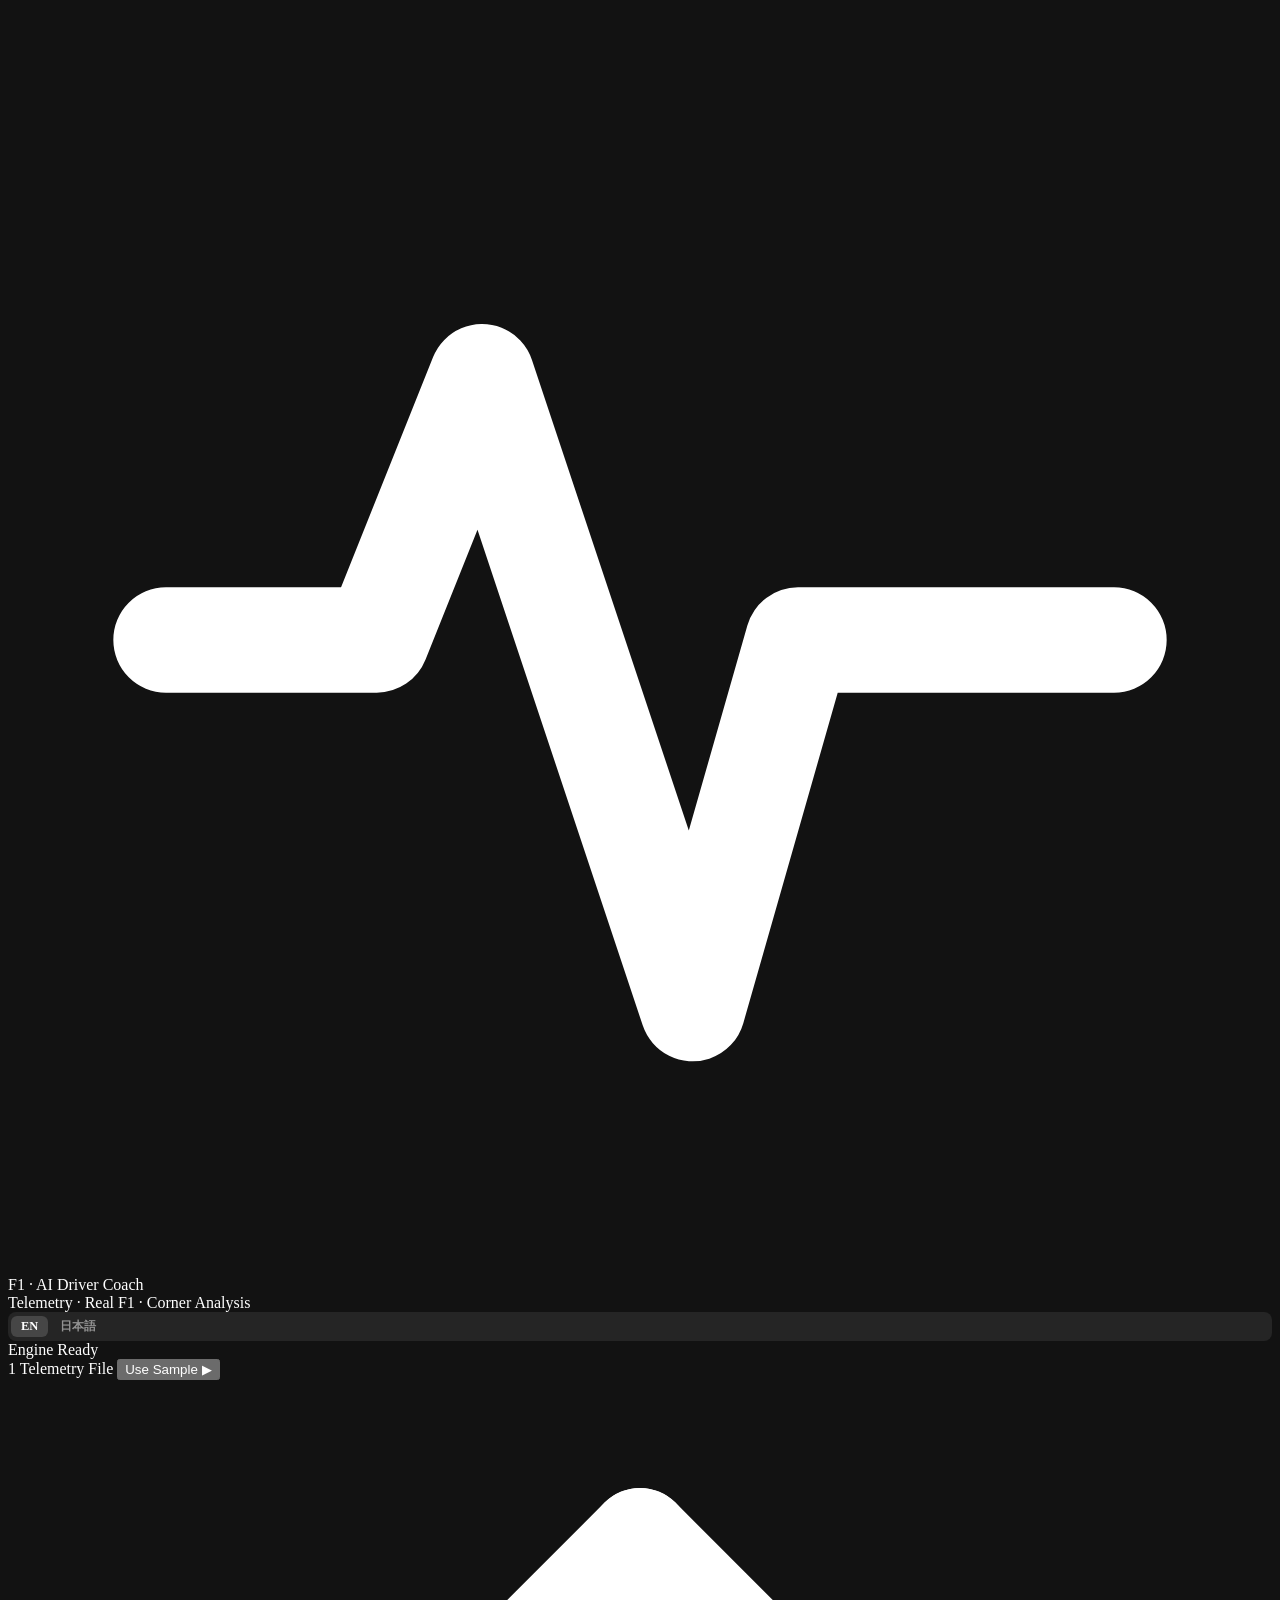
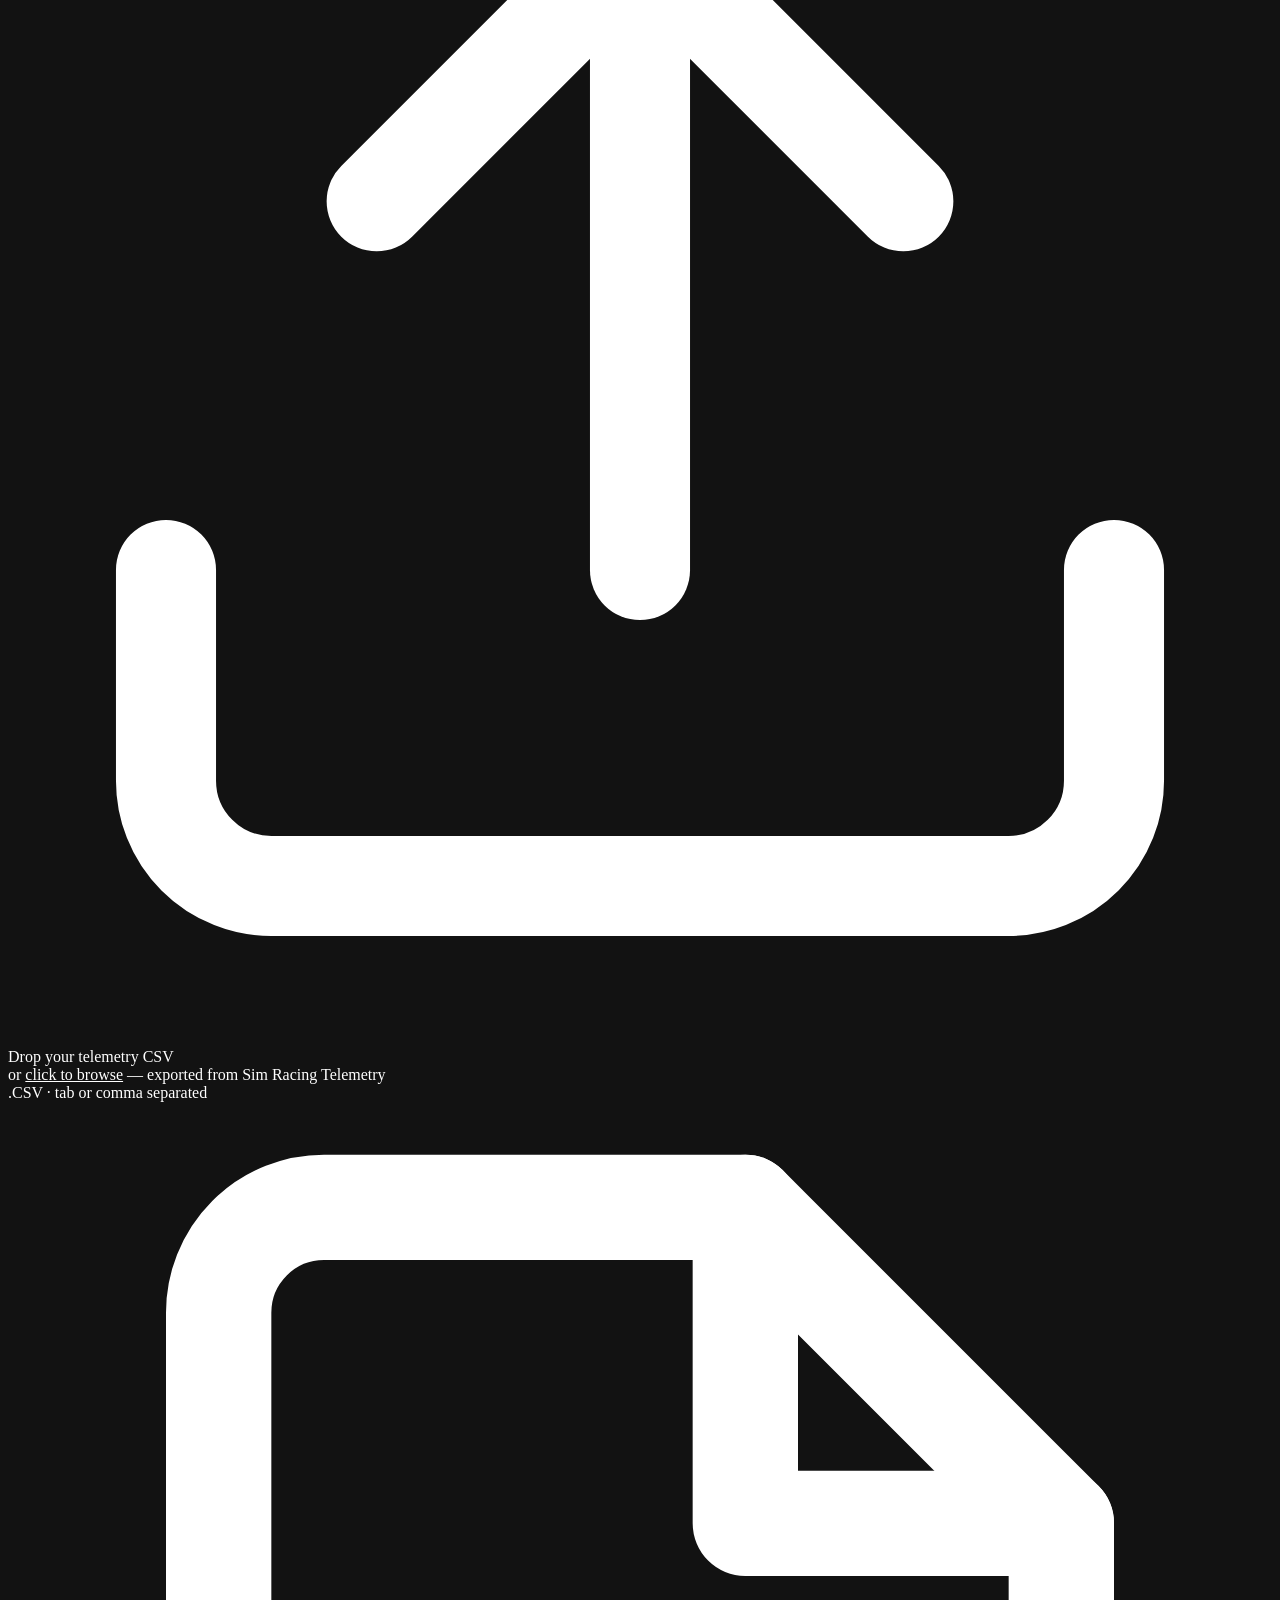
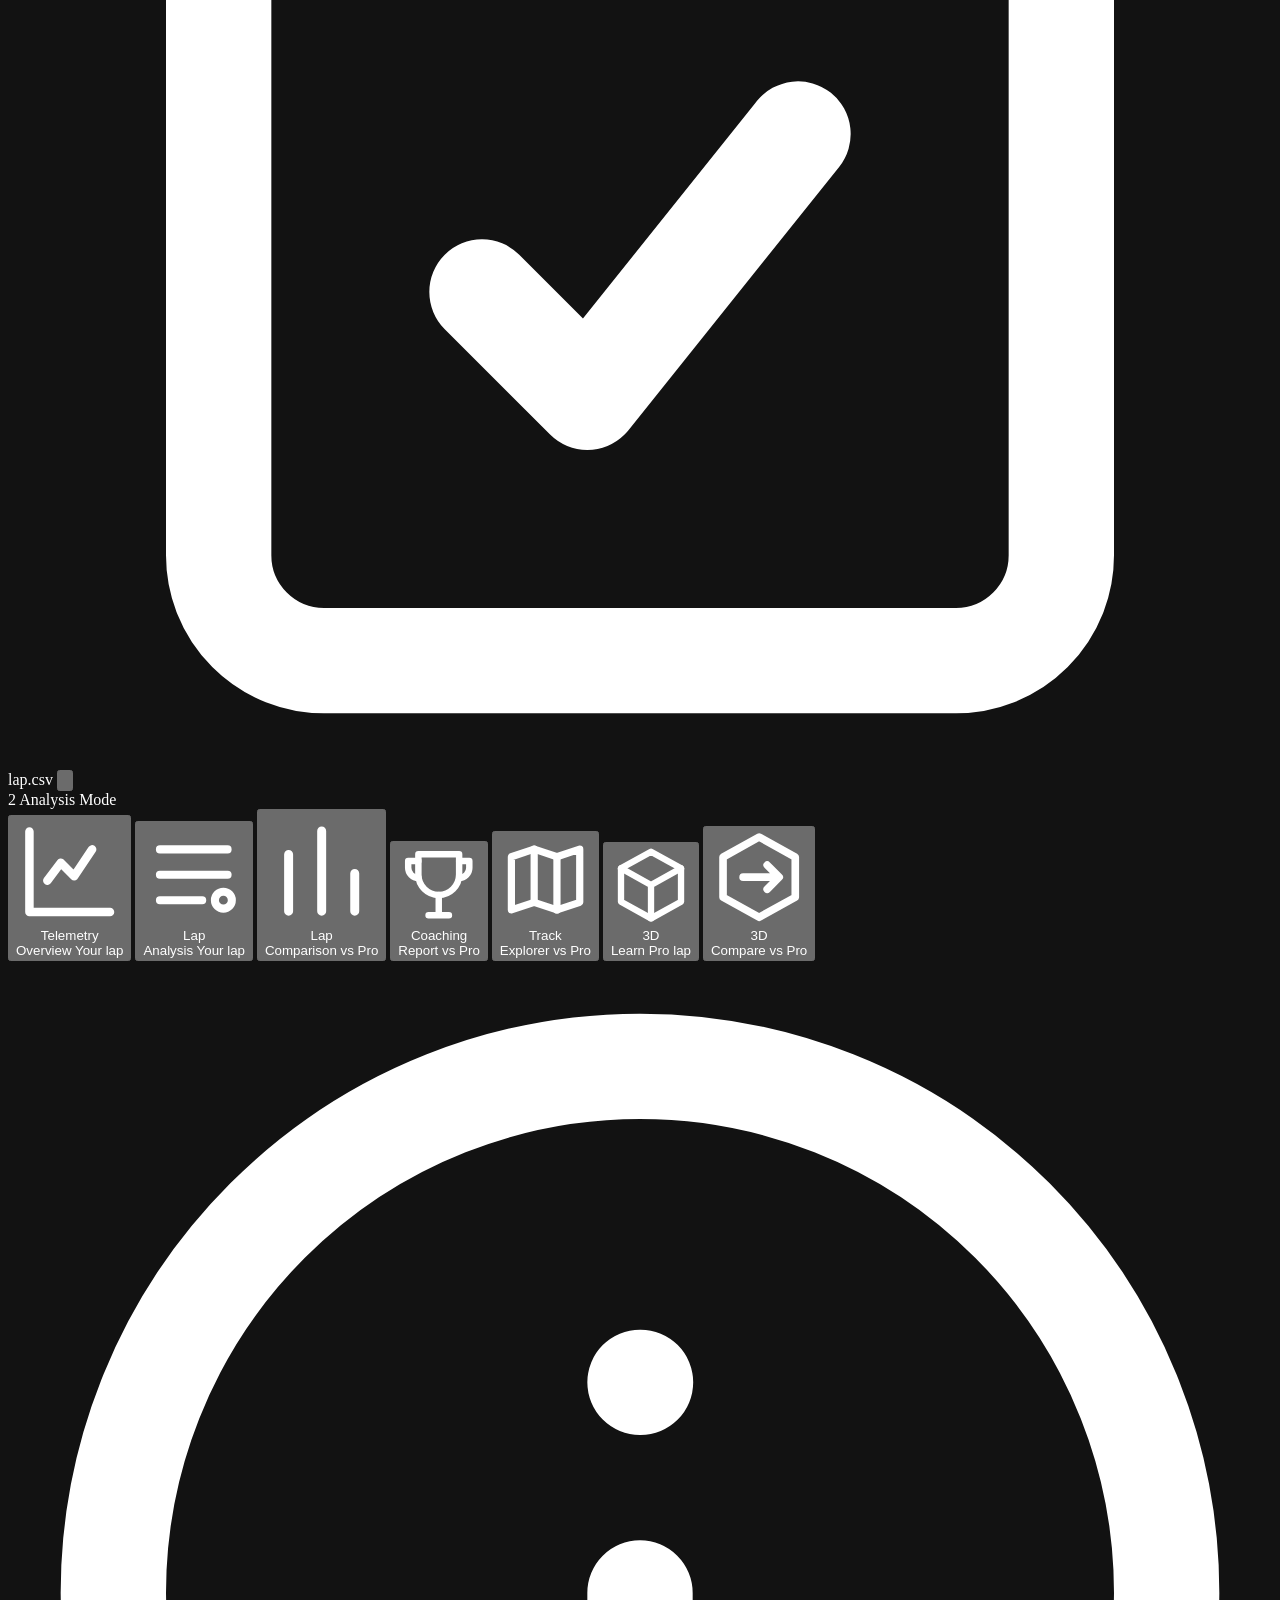
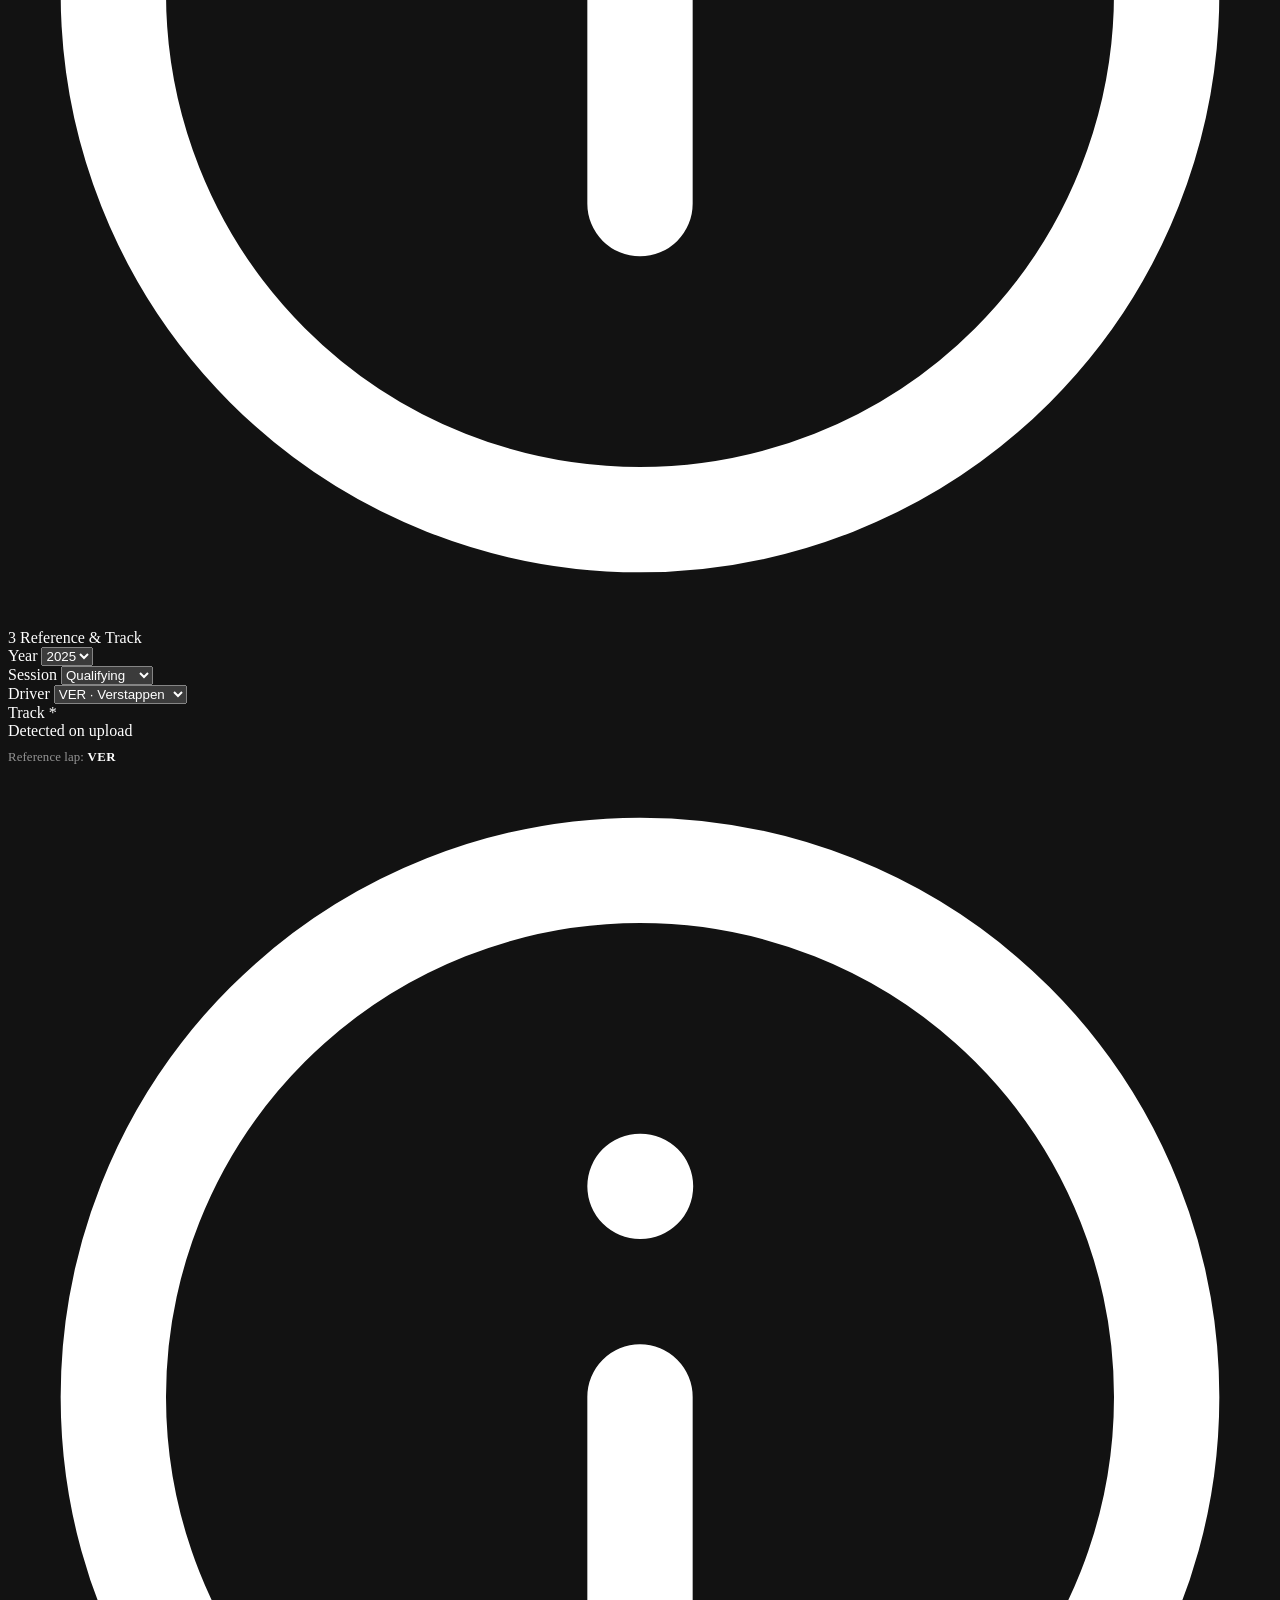
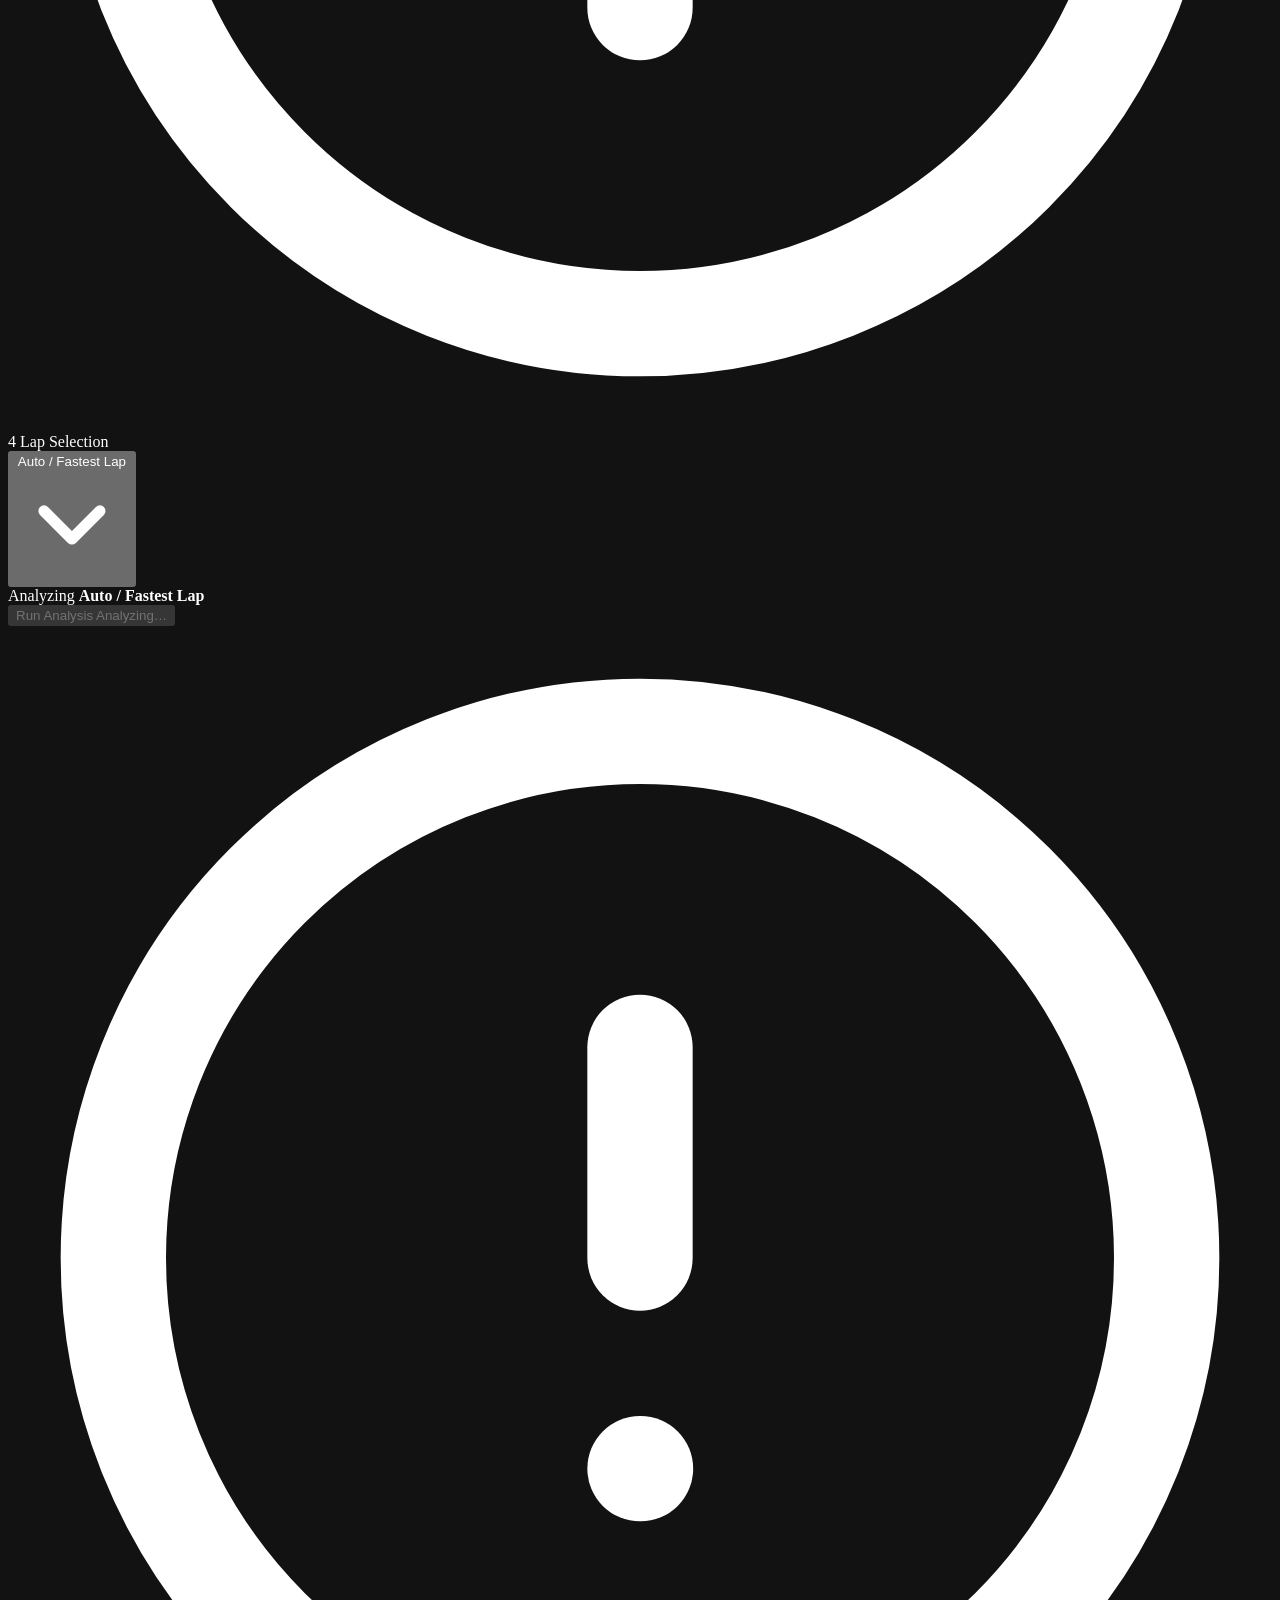
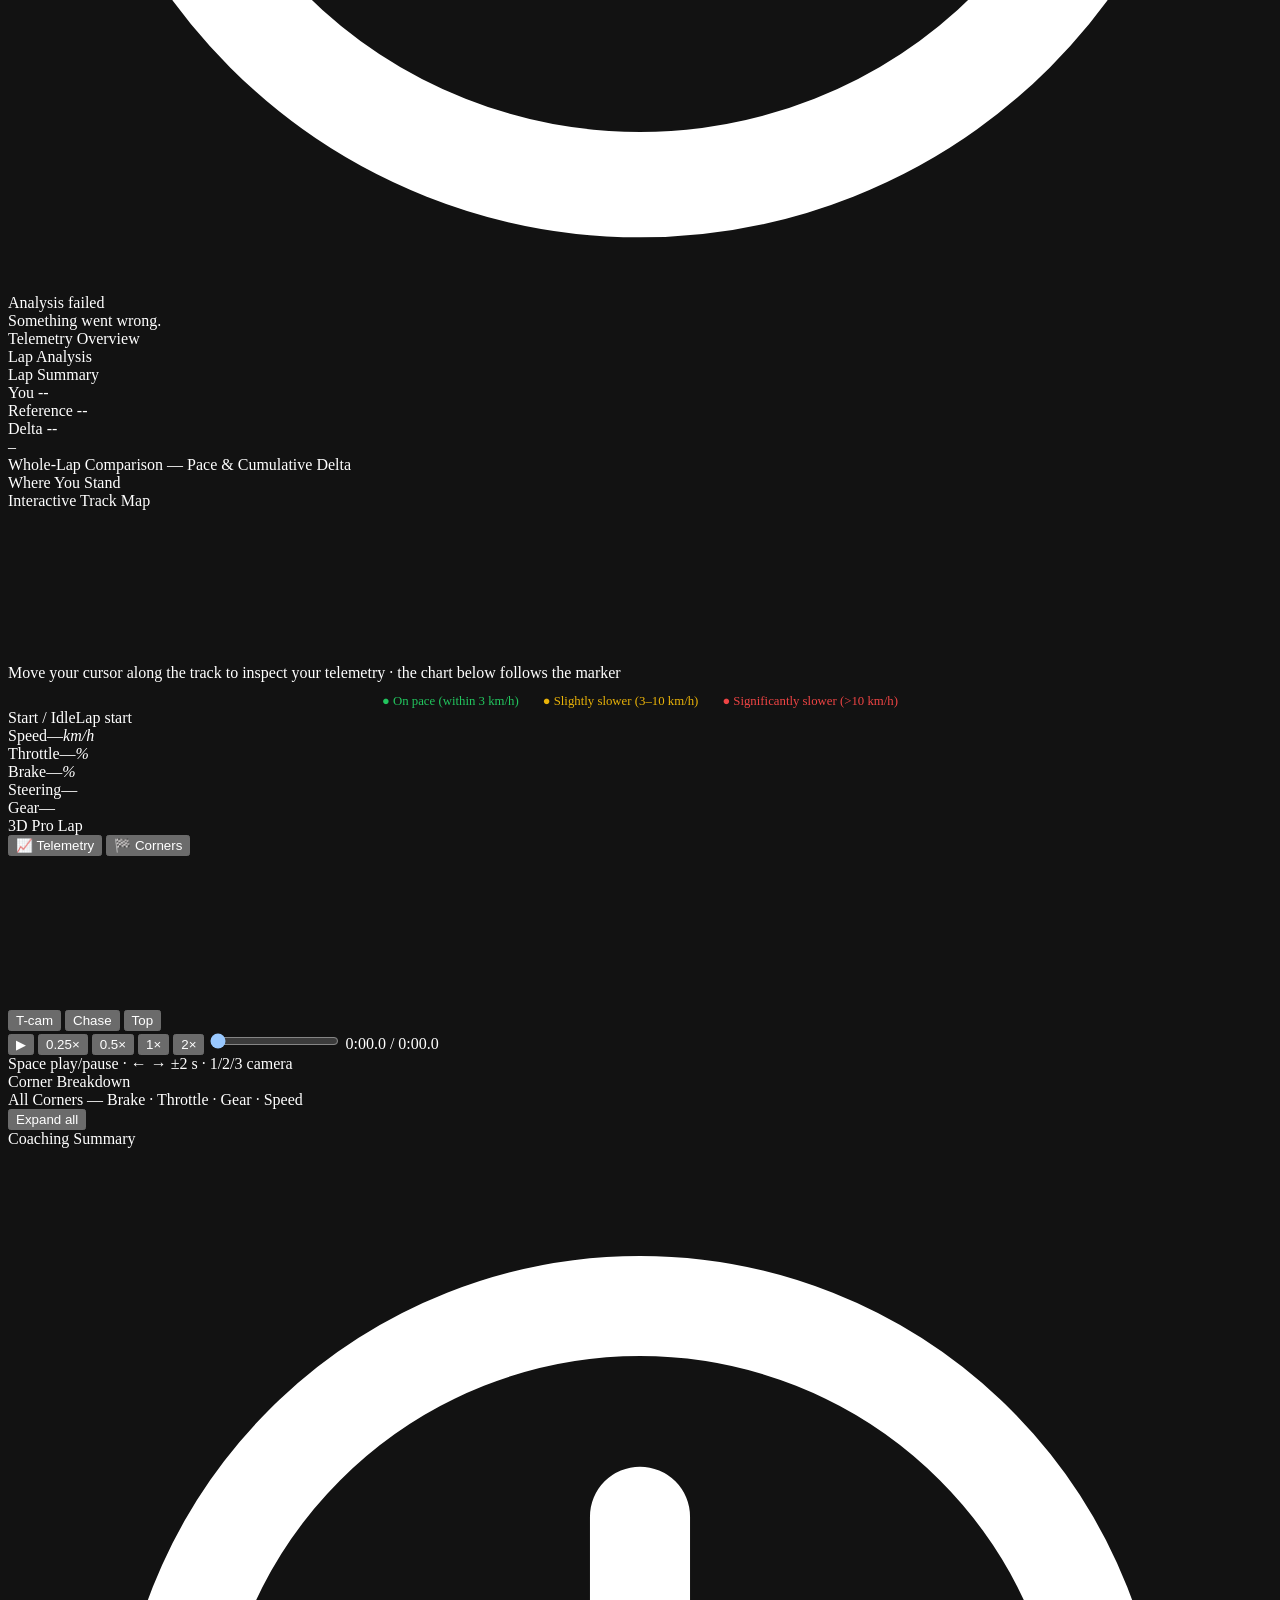
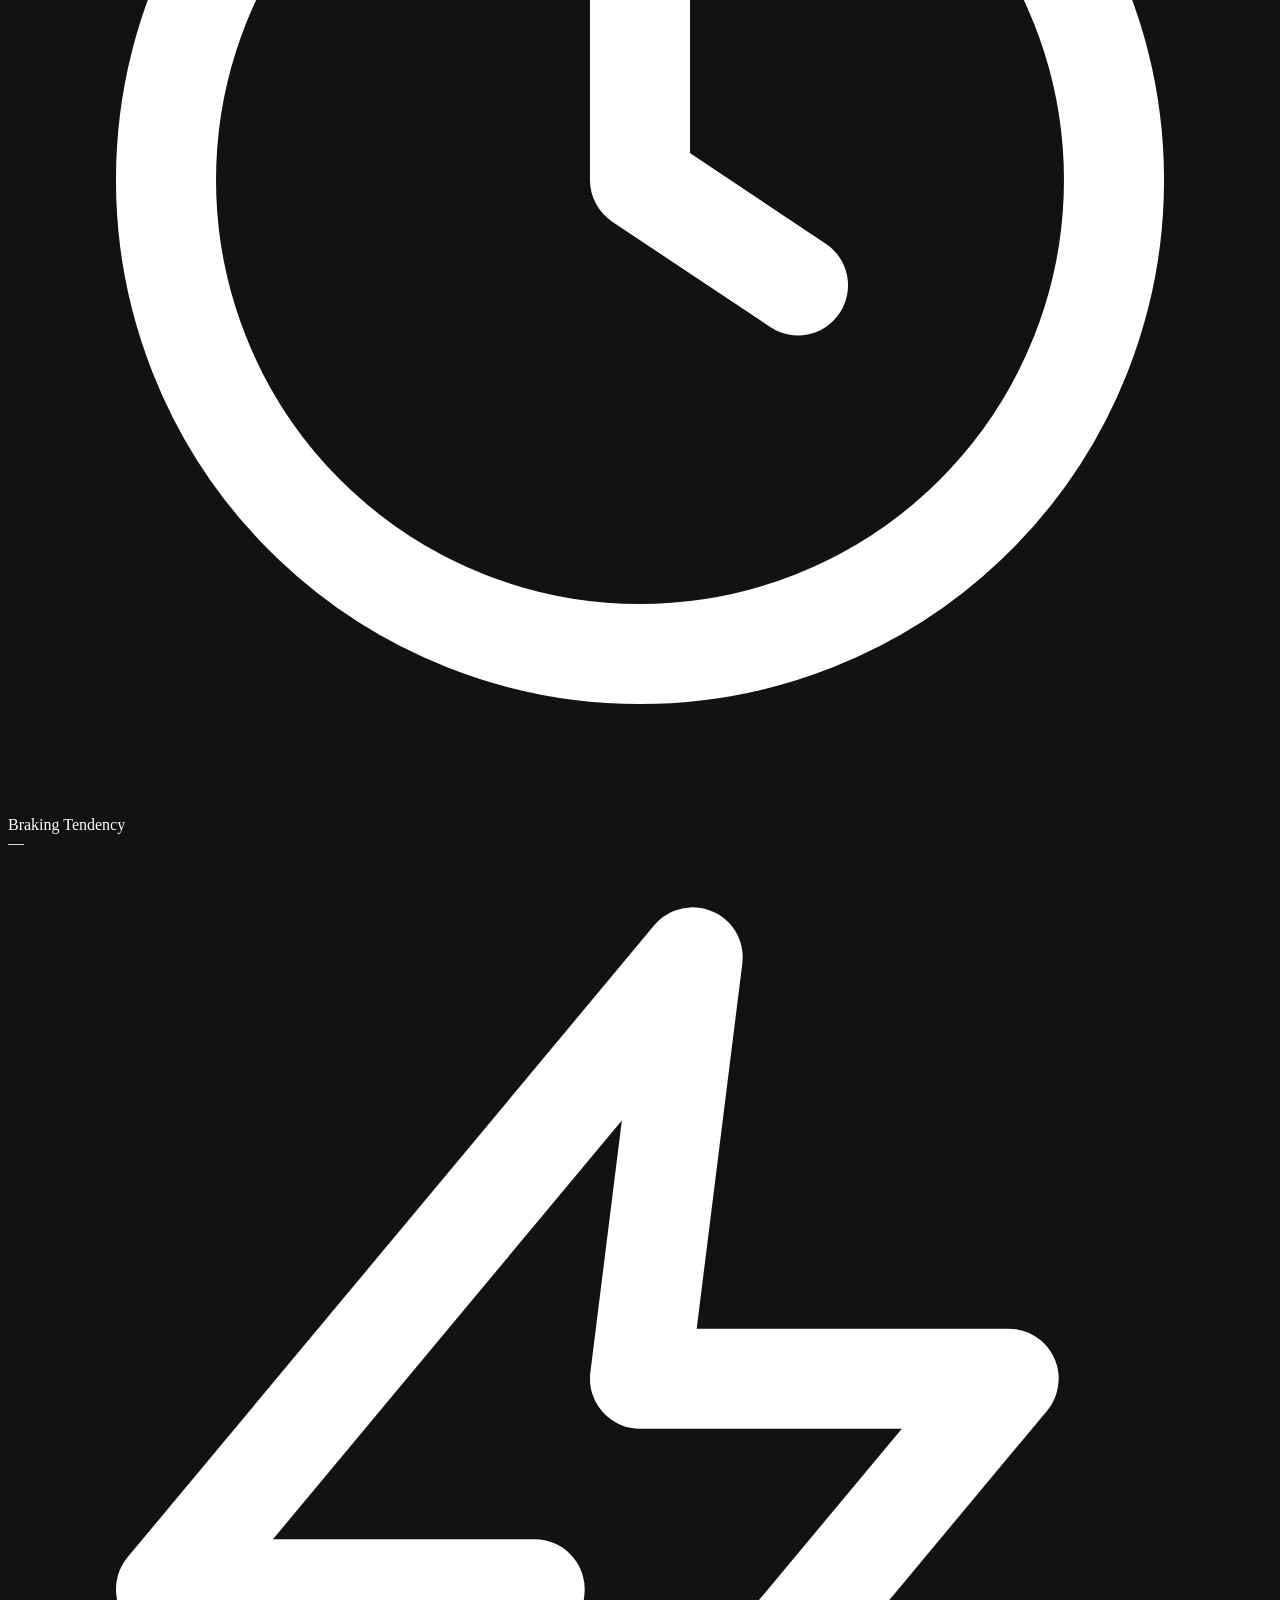
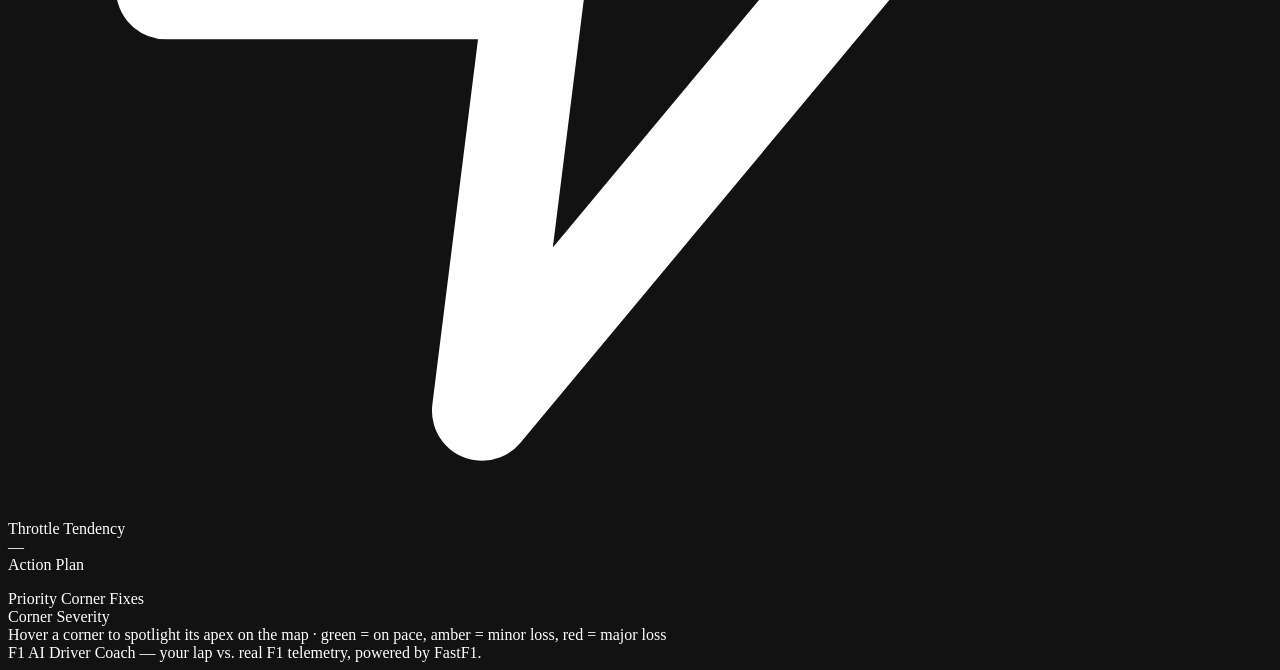
==== commit c76c33c6: "fix(web): auto-pick a driver with a cached lap when the pole-sitter has none FastF1's live-timing ar" ====
--- a/app/static/index.html
+++ b/app/static/index.html
@@ -18,7 +18,9 @@
   "./static/js/learn3d/panels.js": "./static/js/learn3d/panels.js?v=__BUILD__",
   "./static/js/learn3d/scene.js": "./static/js/learn3d/scene.js?v=__BUILD__",
   "./static/js/learn3d/rhythm.js": "./static/js/learn3d/rhythm.js?v=__BUILD__",
-  "./static/js/learn3d/practice.js": "./static/js/learn3d/practice.js?v=__BUILD__"
+  "./static/js/learn3d/practice.js": "./static/js/learn3d/practice.js?v=__BUILD__",
+  "./static/js/learn3d/drive_sim.js": "./static/js/learn3d/drive_sim.js?v=__BUILD__",
+  "./static/js/learn3d/drive.js": "./static/js/learn3d/drive.js?v=__BUILD__"
 } }
 </script>
 <style>
@@ -272,9 +274,9 @@
               <svg viewBox="0 0 24 24" fill="none" stroke="currentColor" stroke-width="2" stroke-linecap="round" stroke-linejoin="round" aria-hidden="true"><circle cx="12" cy="12" r="10"/><path d="M12 8v4M12 16h.01"/></svg>
               <span id="trackDetectMsgText"></span>
             </div>
-            <!-- Read-only: the best qualifier for the selected year + track, fetched
-                 from /best_driver and used as the comparison reference driver. -->
-            <div class="best-qualifier" id="bestDriverLabel">Best qualifier: <b id="bestDriverCode">VER</b></div>
+            <!-- Read-only: the reference driver for the selected year + track (the pole-sitter,
+                 or the fastest cached lap when theirs is not cached), fetched from /best_driver. -->
+            <div class="best-qualifier" id="bestDriverLabel">Reference lap: <b id="bestDriverCode">VER</b></div>
           </div>
         </div>
         <div class="ref-hint" id="refHint">
@@ -447,19 +449,21 @@
         <div class="l3d-msg" id="l3dMsg" role="status" hidden></div>
         <div class="l3d-main" id="l3dMain" data-view="telemetry">
           <div class="l3d-stage" id="l3dStage">
-            <div class="l3d-hud l3d-hud-tl" id="l3dHudTop"></div>
-            <div class="l3d-hud l3d-hud-bl" id="l3dHudBottom"></div>
+            <div class="l3d-hud l3d-hud-tl" id="l3dHudTop" aria-hidden="true"></div>
+            <div class="l3d-hud l3d-hud-bl" id="l3dHudBottom" aria-hidden="true"></div>
             <svg class="l3d-minimap" id="l3dMinimap" aria-hidden="true"></svg>
-            <div class="l3d-cams" role="group" aria-label="Camera">
+            <div class="l3d-cams" role="group" aria-label="Camera and line">
               <button type="button" data-cam="tcam" class="active" aria-pressed="true">T-cam</button>
               <button type="button" data-cam="chase" aria-pressed="false">Chase</button>
               <button type="button" data-cam="top" aria-pressed="false">Top</button>
+              <button type="button" id="l3dLineBtn" aria-pressed="false" hidden>Line</button>
             </div>
             <div class="l3d-lane" id="l3dLane" hidden aria-hidden="true"><i class="l3d-hitline"></i></div>
-            <div class="l3d-pop" id="l3dPop" role="status" aria-live="polite"></div>
+            <!-- Not live: a verdict per brake press would pile up in a screen reader; the results card sums it up. -->
+            <div class="l3d-pop" id="l3dPop" aria-hidden="true"></div>
             <div class="l3d-score" id="l3dScore" hidden></div>
             <button type="button" class="l3d-brake" id="l3dBrake" hidden>BRAKE</button>
-            <div class="l3d-practice" id="l3dPractice" hidden>
+            <div class="l3d-practice" id="l3dPractice" role="dialog" aria-modal="true" aria-label="Brake practice" hidden>
               <div id="l3dPracticeSetup">
                 <h3>Brake practice</h3>
                 <p>Hold <kbd>Space</kbd> or <kbd>↓</kbd> (or the BRAKE button) from each brake point until the pro lets go. Both moments are judged.</p>
@@ -478,6 +482,30 @@
               </div>
               <div id="l3dPracticeResults" hidden></div>
             </div>
+            <div class="l3d-countdown" id="l3dCountdown" aria-live="assertive" hidden></div>
+            <div class="l3d-pedals" id="l3dPedals" hidden>
+              <button type="button" data-pedal="brake">BRAKE</button>
+              <button type="button" data-pedal="throttle">GAS</button>
+            </div>
+            <div class="l3d-practice" id="l3dDrive" role="dialog" aria-modal="true" aria-label="Drive" hidden>
+              <div id="l3dDriveSetup">
+                <h3>Drive the lap</h3>
+                <p>One flying lap against the pro's ghost. <kbd>↑</kbd> throttle, <kbd>↓</kbd> or <kbd>Space</kbd> brake; in Manual, <kbd>←</kbd> <kbd>→</kbd> steer. Too fast into a corner and you run wide.</p>
+                <div class="l3d-views" role="group" aria-label="Steering">
+                  <button type="button" data-dmode="assist" aria-pressed="true">Assist · auto steering</button>
+                  <button type="button" data-dmode="manual" aria-pressed="false">Manual · you steer</button>
+                </div>
+                <div class="l3d-views" role="group" aria-label="Guides">
+                  <button type="button" data-dopt="line" aria-pressed="true">Racing line</button>
+                  <button type="button" data-dopt="ghost" aria-pressed="true">Ghost</button>
+                </div>
+                <div class="l3d-practice-actions">
+                  <button type="button" class="l3d-primary" id="l3dDriveStart">Start</button>
+                  <button type="button" id="l3dDriveCancel">Cancel</button>
+                </div>
+              </div>
+              <div id="l3dDriveResults" hidden></div>
+            </div>
           </div>
           <div class="l3d-corners" id="l3dCorners"></div>
           <div class="l3d-telemetry" id="l3dTelemetry"></div>
@@ -492,9 +520,11 @@
           </span>
           <input type="range" id="l3dScrub" min="0" max="1000" value="0" step="1" aria-label="Lap position" />
           <span class="l3d-time" id="l3dTime">0:00.0 / 0:00.0</span>
-          <button type="button" class="l3d-practice-btn" id="l3dPracticeBtn" hidden>🎯 Practice</button>
+          <button type="button" class="l3d-practice-btn" id="l3dPracticeBtn" hidden><span aria-hidden="true">🎯</span> Practice</button>
+          <button type="button" class="l3d-practice-btn" id="l3dDriveBtn" hidden><span aria-hidden="true">🏁</span> Drive</button>
         </div>
         <div class="l3d-keys" id="l3dKeys">Space play/pause · ← → ±2 s · 1/2/3 camera</div>
+        <div class="l3d-note" id="l3dLineNote" hidden></div>
       </div>
 
       <!-- Corner cards -->
